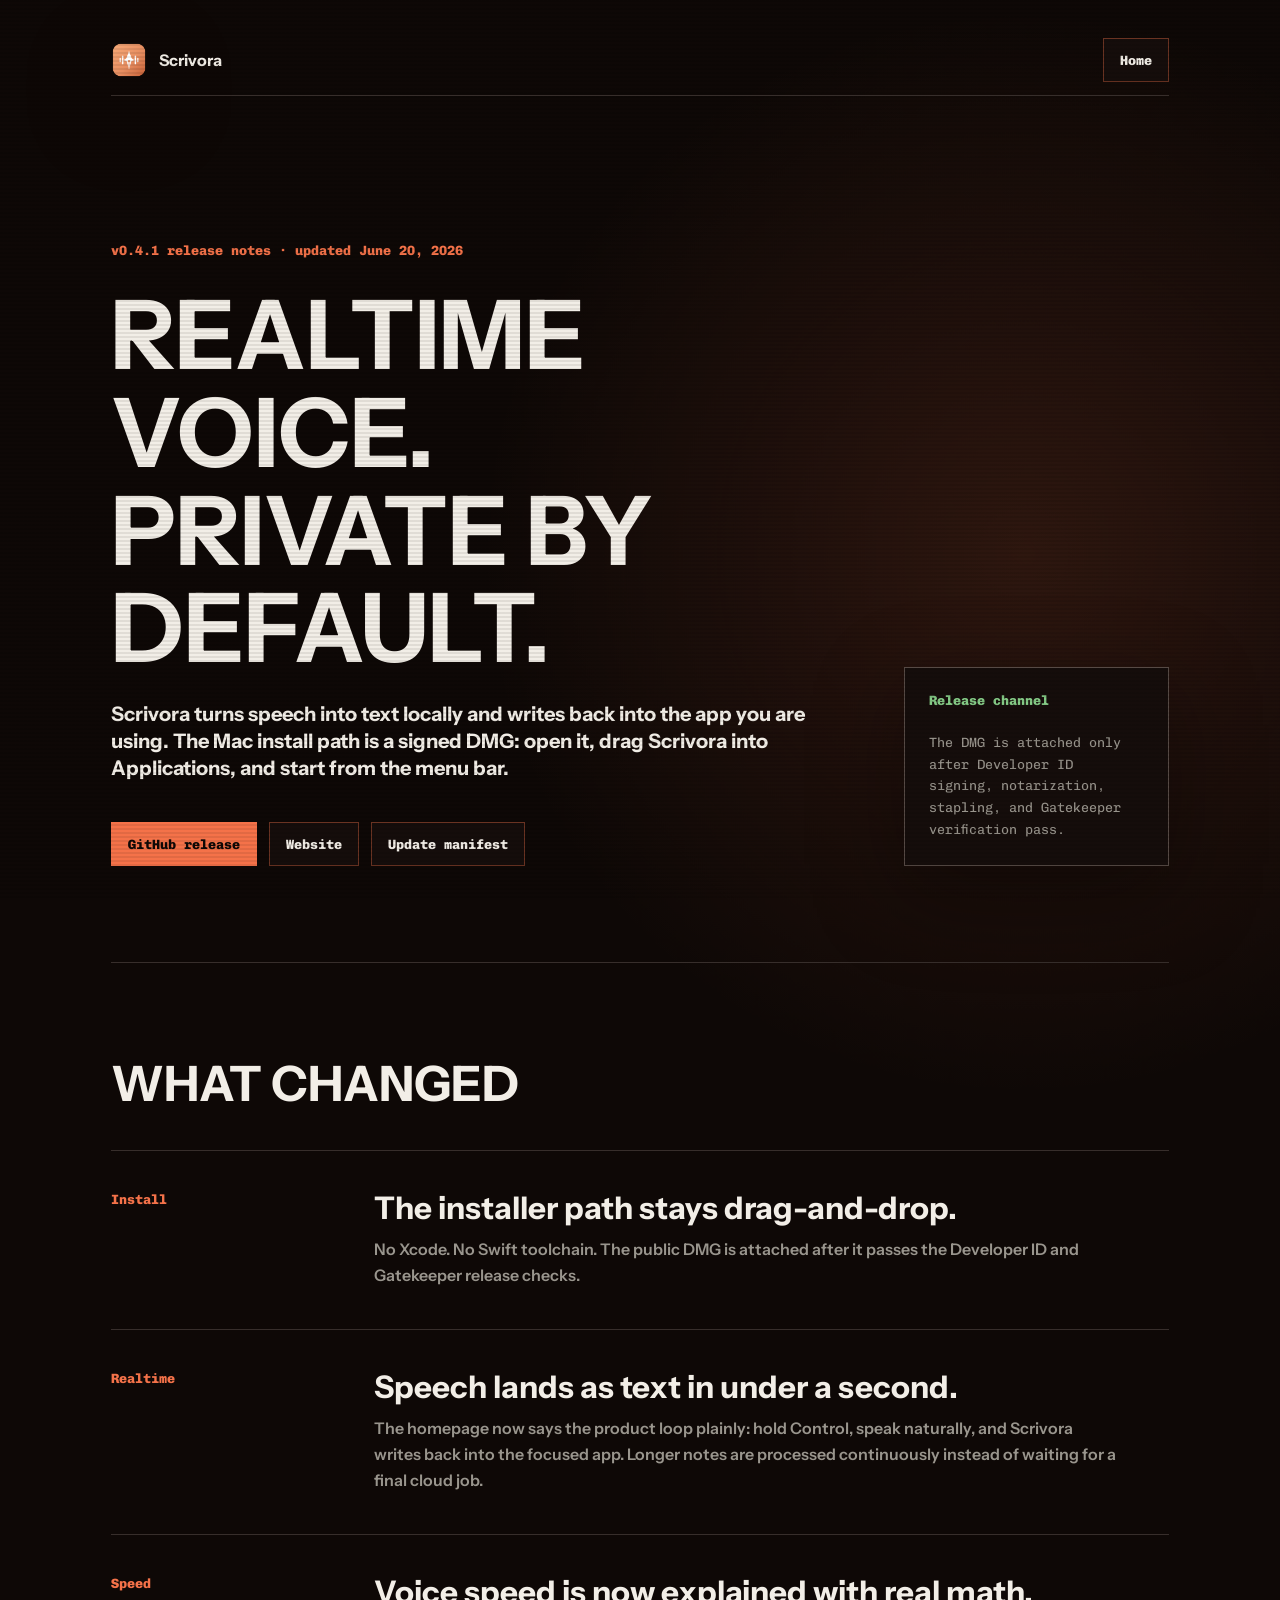
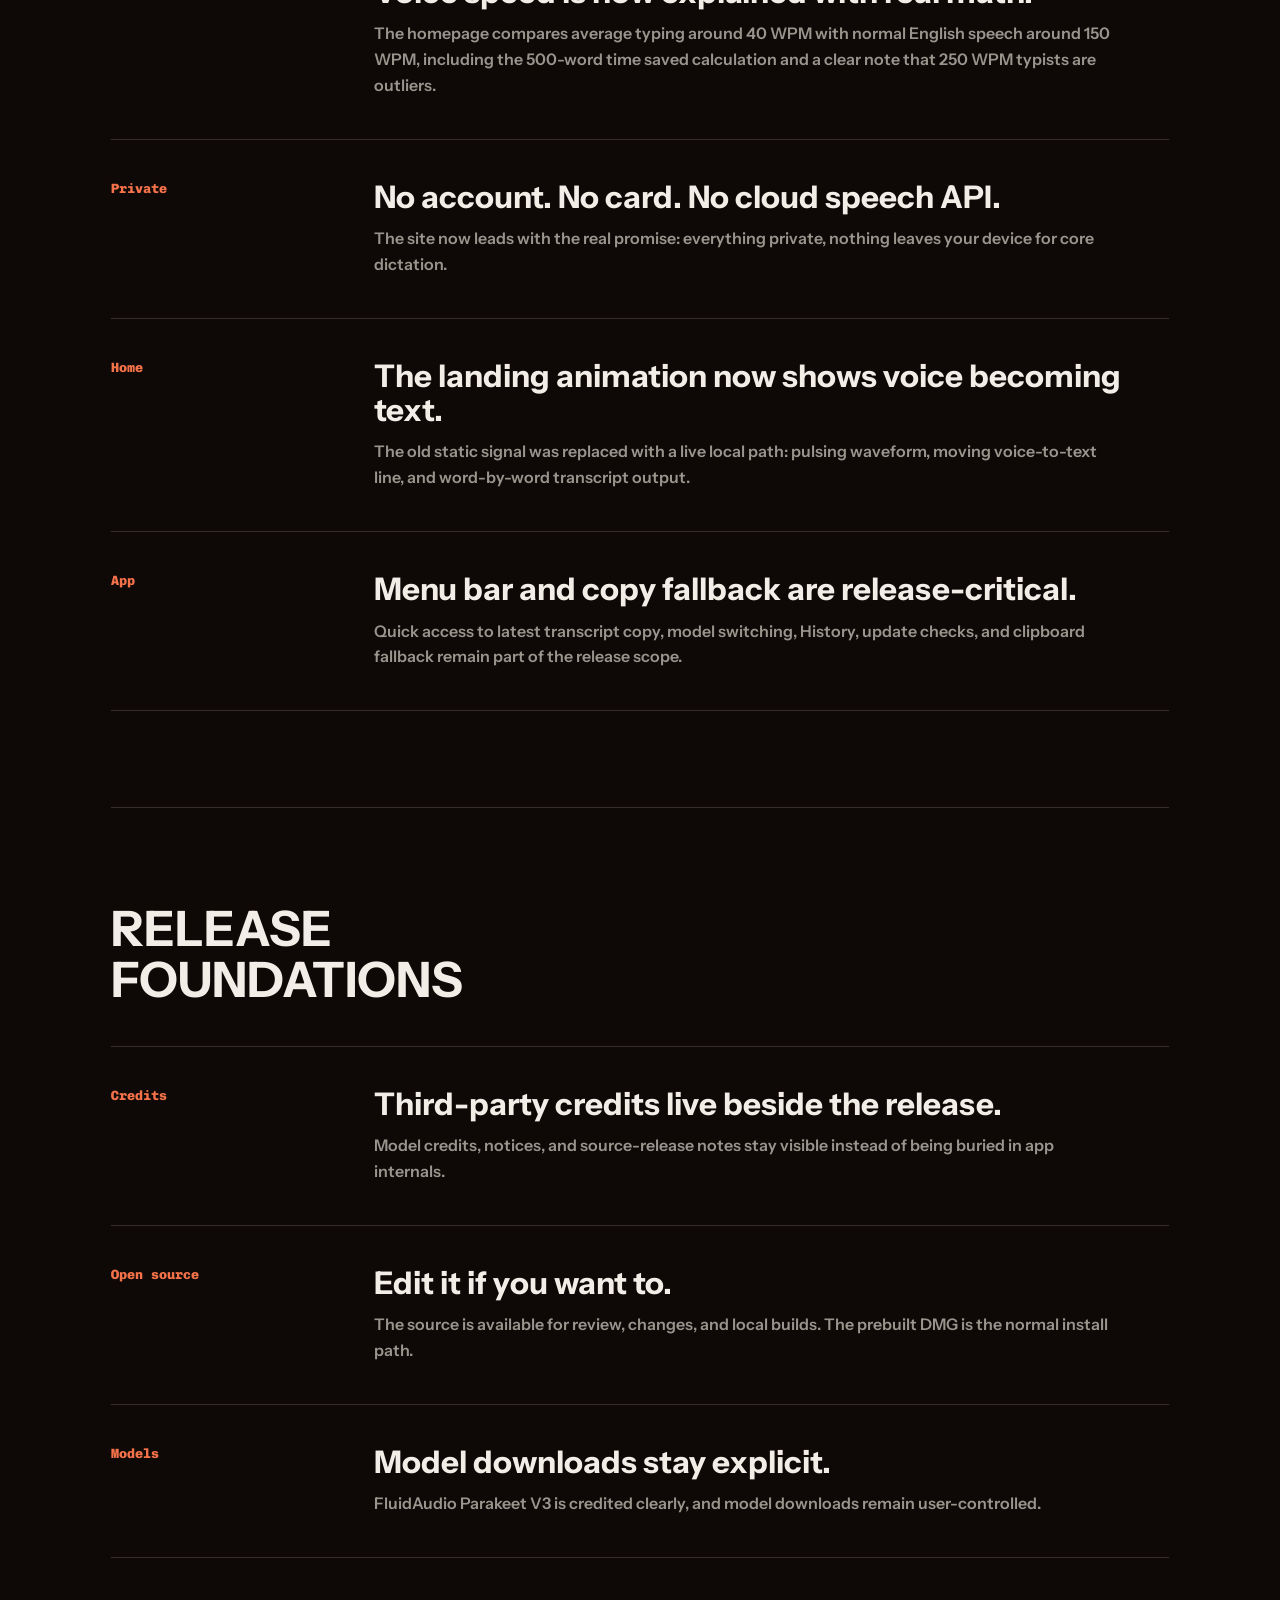
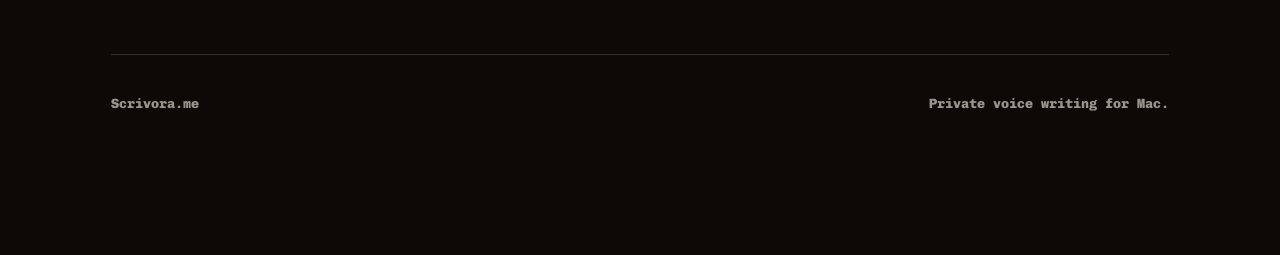
==== releases/v0.4.1.html @ 7285a5b5 "fix: remove invalid dmg release path" ====
<!doctype html>
<html lang="en">
<head>
  <meta charset="utf-8">
  <meta name="viewport" content="width=device-width, initial-scale=1, viewport-fit=cover">
  <title>Scrivora v0.4.1 Release Notes</title>
  <meta name="description" content="Scrivora v0.4.1 release notes: realtime local dictation, private by default, no account, no card, no cloud speech API.">
  <meta name="theme-color" content="#1f1714">
  <link rel="canonical" href="https://scrivora.me/releases/v0.4.1.html">
  <link rel="icon" href="/Assets/ScrivoraIcon.png">
  <link rel="apple-touch-icon" href="/Assets/ScrivoraIcon.png">
  <link rel="stylesheet" href="/tokens.css">
  <style>
    /* Hallmark · macrostructure: Release Ledger · tone: austere technical · anchor hue: terracotta · nav: N9 · footer: Ft5 */
    @import url("https://fonts.googleapis.com/css2?family=Chivo+Mono:wght@400;600;700;800&family=Instrument+Sans:wght@400;500;600;700;800;900&display=swap");

    * {
      box-sizing: border-box;
    }

    html,
    body {
      overflow-x: clip;
      background: var(--color-paper);
      color: var(--color-ink);
    }

    body {
      min-width: 320px;
      margin: 0;
      background: var(--gradient-page), var(--color-paper);
      font-family: var(--font-body);
      letter-spacing: 0;
      text-rendering: optimizeLegibility;
      -webkit-font-smoothing: antialiased;
    }

    body::before {
      content: "";
      position: fixed;
      inset: 0;
      z-index: 20;
      pointer-events: none;
      background: var(--pattern-scanline);
      opacity: 0.38;
    }

    a {
      color: inherit;
    }

    img {
      display: block;
      max-width: 100%;
    }

    h1,
    h2,
    h3,
    p {
      margin: 0;
    }

    h1,
    h2,
    h3 {
      min-width: 0;
      overflow-wrap: anywhere;
      font-family: var(--font-display);
      font-style: normal;
      font-weight: 900;
      letter-spacing: 0;
    }

    p {
      color: var(--color-ink-soft);
      font-size: var(--text-base);
      line-height: 1.62;
    }

    .release-shell {
      width: min(100%, var(--page-max));
      margin-inline: auto;
      padding: var(--space-lg) var(--page-gutter) var(--space-4xl);
    }

    .top {
      display: flex;
      align-items: center;
      justify-content: space-between;
      gap: var(--space-lg);
      min-height: 72px;
      border-block-end: var(--rule-hair) solid var(--color-rule);
    }

    .brand,
    .top-link,
    .button {
      white-space: nowrap;
    }

    .brand {
      display: inline-flex;
      align-items: center;
      gap: var(--space-sm);
      color: var(--color-ink);
      font-family: var(--font-display);
      font-weight: 900;
      text-decoration: none;
    }

    .brand img {
      width: 36px;
      height: 36px;
      border-radius: var(--radius-sm);
      box-shadow: var(--shadow-soft);
    }

    .top-link,
    .button {
      display: inline-flex;
      align-items: center;
      justify-content: center;
      min-height: 44px;
      border: var(--rule-hair) solid var(--color-accent-rule);
      background: var(--color-paper-2);
      color: var(--color-ink);
      font-family: var(--font-mono);
      font-size: var(--text-sm);
      font-weight: 800;
      text-decoration: none;
      transition: transform var(--dur-short) var(--ease-out), border-color var(--dur-short) var(--ease-out), background-color var(--dur-short) var(--ease-out);
    }

    .top-link,
    .button {
      padding-inline: var(--space-md);
    }

    .button.primary {
      background: var(--color-accent);
      border-color: var(--color-accent);
      color: var(--color-paper);
    }

    .brand:hover,
    .brand:focus-visible {
      color: var(--color-accent);
      outline: 0;
    }

    .top-link:hover,
    .button:hover,
    .top-link:focus-visible,
    .button:focus-visible {
      transform: translateY(-1px);
      border-color: var(--color-accent);
      outline: 0;
    }

    .brand:focus-visible,
    .top-link:focus-visible,
    .button:focus-visible {
      outline: 2px solid var(--color-accent);
      outline-offset: 4px;
    }

    .top-link:active,
    .button:active {
      transform: translateY(1px);
    }

    .button[aria-disabled="true"],
    .top-link[aria-disabled="true"] {
      color: var(--color-muted);
      cursor: not-allowed;
      background: var(--color-paper-3);
      border-color: var(--color-rule);
      pointer-events: none;
    }

    .release-hero {
      display: grid;
      grid-template-columns: minmax(0, 1fr) minmax(240px, 0.38fr);
      gap: var(--space-3xl);
      align-items: end;
      padding-block: var(--space-4xl) var(--space-3xl);
      border-block-end: var(--rule-hair) solid var(--color-rule);
    }

    .kicker {
      color: var(--color-accent);
      font-family: var(--font-mono);
      font-size: var(--text-sm);
      font-weight: 800;
    }

    h1 {
      max-width: 12ch;
      margin-block-start: var(--space-lg);
      color: var(--color-ink);
      font-size: var(--text-display);
      line-height: 1.02;
      text-transform: uppercase;
    }

    .lead {
      max-width: 66ch;
      margin-block-start: var(--space-lg);
      color: var(--color-ink);
      font-size: var(--text-md);
      font-weight: 800;
      line-height: 1.34;
    }

    .release-card {
      display: grid;
      gap: var(--space-lg);
      padding: var(--space-lg);
      border: var(--rule-hair) solid var(--color-rule-strong);
      background: var(--color-paper-2);
      box-shadow: var(--shadow-soft);
    }

    .release-card strong {
      color: var(--color-device);
      font-family: var(--font-mono);
      font-size: var(--text-sm);
      font-weight: 800;
    }

    .release-card p {
      color: var(--color-muted);
      font-family: var(--font-mono);
      font-size: var(--text-sm);
    }

    .actions {
      display: flex;
      flex-wrap: wrap;
      gap: var(--space-sm);
      margin-block-start: var(--space-xl);
    }

    .note-section {
      padding-block: var(--space-3xl);
      border-block-end: var(--rule-hair) solid var(--color-rule);
    }

    .note-section h2 {
      max-width: 15ch;
      color: var(--color-ink);
      font-size: var(--text-3xl);
      line-height: 1.04;
      text-transform: uppercase;
    }

    .note-list {
      display: grid;
      margin-block-start: var(--space-xl);
      border-block-start: var(--rule-hair) solid var(--color-rule);
    }

    .note-item {
      display: grid;
      grid-template-columns: minmax(120px, 0.28fr) minmax(0, 1fr);
      gap: var(--space-xl);
      padding-block: var(--space-xl);
      border-block-end: var(--rule-hair) solid var(--color-rule);
    }

    .note-item strong {
      color: var(--color-accent);
      font-family: var(--font-mono);
      font-size: var(--text-sm);
      font-weight: 800;
    }

    .note-item h3 {
      color: var(--color-ink);
      font-size: var(--text-xl);
      line-height: 1.1;
    }

    .note-item p {
      max-width: 68ch;
      margin-block-start: var(--space-sm);
      color: var(--color-muted);
      font-weight: 600;
    }

    code {
      color: var(--color-accent);
      font-family: var(--font-mono);
      font-size: 0.92em;
    }

    .footer {
      display: flex;
      align-items: center;
      justify-content: space-between;
      gap: var(--space-lg);
      padding-block-start: var(--space-xl);
      color: var(--color-muted);
      font-family: var(--font-mono);
      font-size: var(--text-sm);
      font-weight: 800;
    }

    @media (max-width: 64rem) {
      .release-hero {
        grid-template-columns: minmax(0, 1fr);
      }
    }

    @media (max-width: 42rem) {
      .release-shell {
        padding-block-start: var(--space-md);
      }

      .top,
      .footer {
        align-items: flex-start;
        flex-direction: column;
      }

      h1 {
        font-size: clamp(2.75rem, 12vw, 3.6rem);
      }

      .note-item {
        grid-template-columns: minmax(0, 1fr);
        gap: var(--space-sm);
      }
    }

    @media (prefers-reduced-motion: reduce) {
      *,
      *::before,
      *::after {
        animation-duration: 150ms !important;
        animation-iteration-count: 1 !important;
        transition-duration: 150ms !important;
      }
    }
  </style>
</head>
<body>
  <main class="release-shell">
    <div class="top">
      <a class="brand" href="/" aria-label="Back to Scrivora">
        <img src="/Assets/ScrivoraIcon.png" alt="" width="72" height="72">
        <span>Scrivora</span>
      </a>
      <a class="top-link" href="/">Home</a>
    </div>

    <section class="release-hero" aria-labelledby="release-title">
      <div>
        <p class="kicker">v0.4.1 release notes · updated June 20, 2026</p>
        <h1 id="release-title">Realtime voice. Private by default.</h1>
        <p class="lead">Scrivora turns speech into text locally and writes back into the app you are using. The Mac install path is a signed DMG: open it, drag Scrivora into Applications, and start from the menu bar.</p>
        <div class="actions">
          <a class="button primary" href="https://github.com/rebel0789/scrivora/releases/tag/v0.4.1">GitHub release</a>
          <a class="button" href="/">Website</a>
          <a class="button" href="/updates/stable.example.json">Update manifest</a>
        </div>
      </div>

      <aside class="release-card" aria-label="Release channel">
        <strong>Release channel</strong>
        <p>The DMG is attached only after Developer ID signing, notarization, stapling, and Gatekeeper verification pass.</p>
      </aside>
    </section>

    <section class="note-section" aria-labelledby="new-title">
      <h2 id="new-title">What changed</h2>
      <div class="note-list">
        <article class="note-item">
          <strong>Install</strong>
          <div>
            <h3>The installer path stays drag-and-drop.</h3>
            <p>No Xcode. No Swift toolchain. The public DMG is attached after it passes the Developer ID and Gatekeeper release checks.</p>
          </div>
        </article>
        <article class="note-item">
          <strong>Realtime</strong>
          <div>
            <h3>Speech lands as text in under a second.</h3>
            <p>The homepage now says the product loop plainly: hold Control, speak naturally, and Scrivora writes back into the focused app. Longer notes are processed continuously instead of waiting for a final cloud job.</p>
          </div>
        </article>
        <article class="note-item">
          <strong>Speed</strong>
          <div>
            <h3>Voice speed is now explained with real math.</h3>
            <p>The homepage compares average typing around 40 WPM with normal English speech around 150 WPM, including the 500-word time saved calculation and a clear note that 250 WPM typists are outliers.</p>
          </div>
        </article>
        <article class="note-item">
          <strong>Private</strong>
          <div>
            <h3>No account. No card. No cloud speech API.</h3>
            <p>The site now leads with the real promise: everything private, nothing leaves your device for core dictation.</p>
          </div>
        </article>
        <article class="note-item">
          <strong>Home</strong>
          <div>
            <h3>The landing animation now shows voice becoming text.</h3>
            <p>The old static signal was replaced with a live local path: pulsing waveform, moving voice-to-text line, and word-by-word transcript output.</p>
          </div>
        </article>
        <article class="note-item">
          <strong>App</strong>
          <div>
            <h3>Menu bar and copy fallback are release-critical.</h3>
            <p>Quick access to latest transcript copy, model switching, History, update checks, and clipboard fallback remain part of the release scope.</p>
          </div>
        </article>
      </div>
    </section>

    <section class="note-section" aria-labelledby="ship-title">
      <h2 id="ship-title">Release foundations</h2>
      <div class="note-list">
        <article class="note-item">
          <strong>Credits</strong>
          <div>
            <h3>Third-party credits live beside the release.</h3>
            <p>Model credits, notices, and source-release notes stay visible instead of being buried in app internals.</p>
          </div>
        </article>
        <article class="note-item">
          <strong>Open source</strong>
          <div>
            <h3>Edit it if you want to.</h3>
            <p>The source is available for review, changes, and local builds. The prebuilt DMG is the normal install path.</p>
          </div>
        </article>
        <article class="note-item">
          <strong>Models</strong>
          <div>
            <h3>Model downloads stay explicit.</h3>
            <p>FluidAudio Parakeet V3 is credited clearly, and model downloads remain user-controlled.</p>
          </div>
        </article>
      </div>
    </section>

    <footer class="footer">
      <span>Scrivora.me</span>
      <span>Private voice writing for Mac.</span>
    </footer>
  </main>
</body>
</html>
---- tokens.css ----
/* Hallmark · pre-emit critique: P5 H4 E5 S5 R5 V4
 * Hallmark · genre: atmospheric · macrostructure: Manifesto · theme: Terminal-adjacent · tone: austere technical · anchor hue: terracotta · enrichment: Tier-B realtime voice engine · nav: N9 · footer: Ft5
 * Hallmark · contrast: pass (40-41) · slop: pass (42-45) · honest: pass (46) · chrome: pass (47) · tokens: pass (48) · responsive: pass (49) · mobile: pass (34,49,50-57) · icons: pass (30)
 */
:root {
  --color-paper: oklch(14% 0.012 40);
  --color-paper-2: oklch(17% 0.014 40);
  --color-paper-3: oklch(21% 0.014 40);
  --color-ink: oklch(95% 0.01 82);
  --color-ink-soft: oklch(84% 0.012 82);
  --color-muted: oklch(67% 0.012 82);
  --color-dim: oklch(48% 0.014 65);
  --color-rule: oklch(31% 0.014 45);
  --color-rule-strong: oklch(42% 0.018 45);
  --color-accent: oklch(70% 0.17 38);
  --color-accent-strong: oklch(62% 0.18 35);
  --color-accent-soft: oklch(70% 0.17 38 / 0.14);
  --color-accent-rule: oklch(70% 0.17 38 / 0.38);
  --color-device: oklch(78% 0.12 145);
  --color-transparent: transparent;
  --color-scanline: oklch(95% 0.01 82 / 0.055);
  --color-noise: oklch(8% 0.01 40 / 0.2);
  --color-glow: oklch(70% 0.17 38 / 0.24);
  --color-shadow: oklch(6% 0.01 40 / 0.36);
  --gradient-page: radial-gradient(circle at 80% 16%, var(--color-accent-soft), var(--color-transparent) 34rem);
  --gradient-hero: radial-gradient(circle at 76% 42%, var(--color-accent-soft), var(--color-transparent) 28rem);
  --pattern-grid: linear-gradient(var(--color-rule) 1px, var(--color-transparent) 1px), linear-gradient(90deg, var(--color-rule) 1px, var(--color-transparent) 1px);
  --pattern-scanline: repeating-linear-gradient(0deg, var(--color-transparent) 0, var(--color-transparent) 2px, var(--color-noise) 2px, var(--color-noise) 4px);
  --shadow-soft: 0 28px 90px var(--color-shadow);

  --font-display: "Geist", "Instrument Sans", -apple-system, BlinkMacSystemFont, "Segoe UI", sans-serif;
  --font-body: "Geist", "Instrument Sans", -apple-system, BlinkMacSystemFont, "Segoe UI", sans-serif;
  --font-mono: "Chivo Mono", "SF Mono", ui-monospace, Menlo, monospace;

  --space-3xs: 0.125rem;
  --space-2xs: 0.25rem;
  --space-xs: 0.5rem;
  --space-sm: 0.75rem;
  --space-md: 1rem;
  --space-lg: 1.5rem;
  --space-xl: 2.5rem;
  --space-2xl: 4rem;
  --space-3xl: 6rem;
  --space-4xl: 9rem;

  --text-xs: 0.72rem;
  --text-sm: 0.84rem;
  --text-base: 1rem;
  --text-md: 1.25rem;
  --text-lg: 1.56rem;
  --text-xl: 1.95rem;
  --text-2xl: 2.44rem;
  --text-3xl: 3.05rem;
  --text-4xl: 3.8rem;
  --text-display-s: clamp(2.75rem, 8vw, 5.25rem);
  --text-display: clamp(3.5rem, 11vw, 6rem);

  --ease-out: cubic-bezier(0.16, 1, 0.3, 1);
  --ease-in: cubic-bezier(0.7, 0, 0.84, 0);
  --ease-in-out: cubic-bezier(0.65, 0, 0.35, 1);
  --dur-micro: 120ms;
  --dur-short: 220ms;
  --dur-long: 420ms;

  --rule-hair: 1px;
  --radius-xs: 4px;
  --radius-sm: 8px;
  --radius-md: 12px;
  --radius-lg: 18px;
  --page-gutter: clamp(1rem, 4vw, 4rem);
  --page-max: 1160px;
}
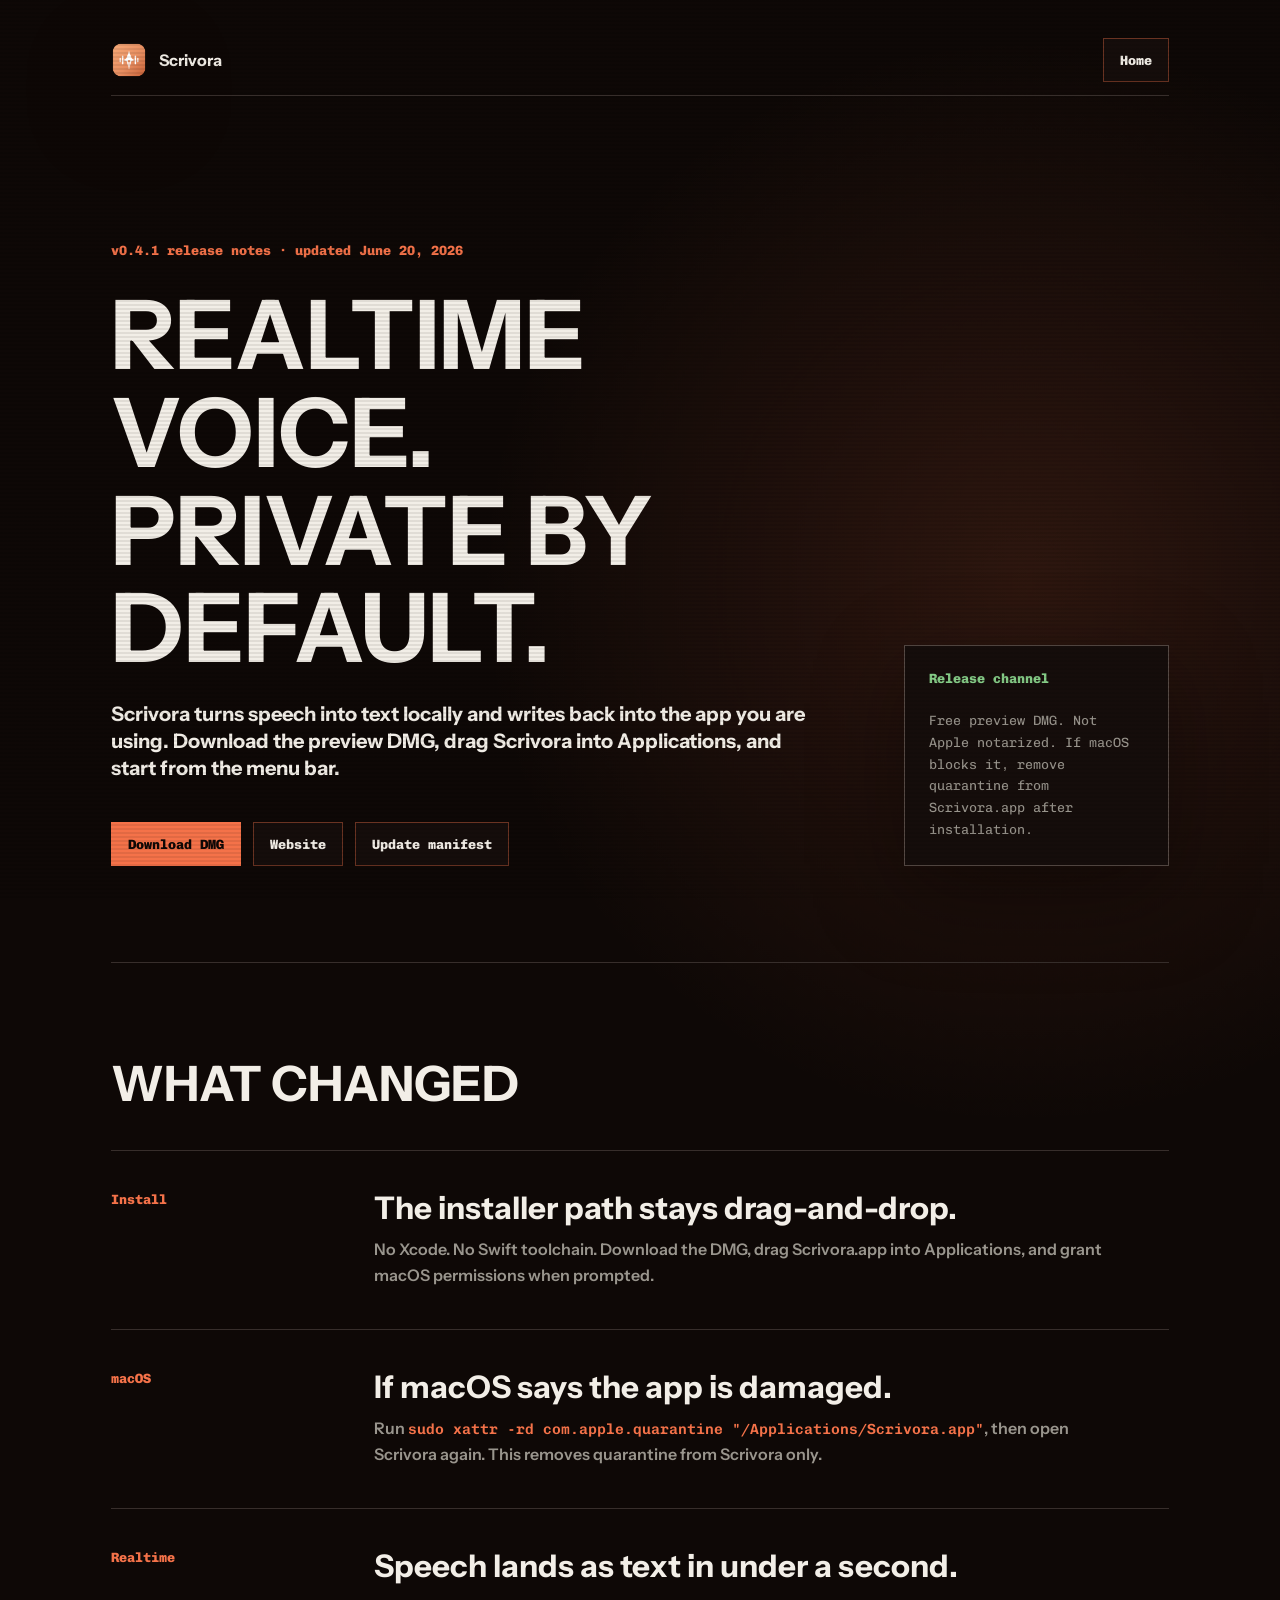
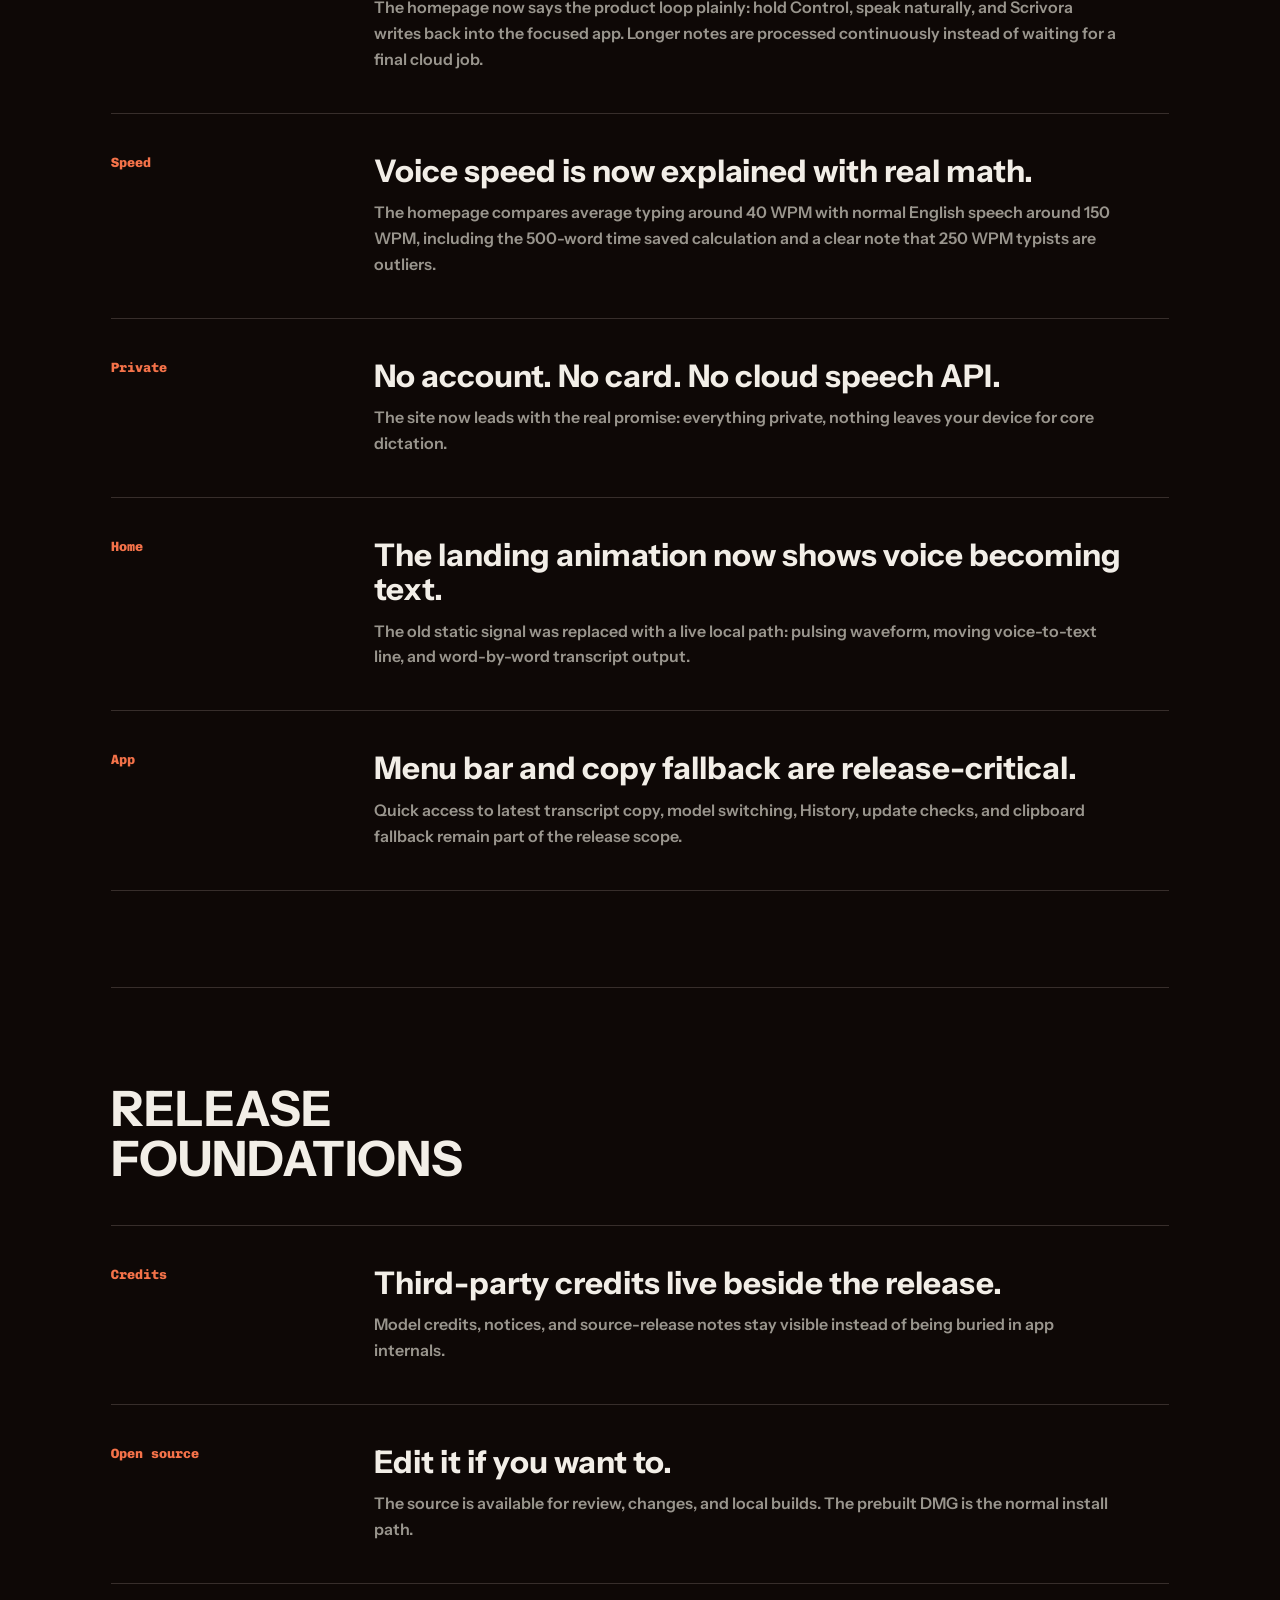
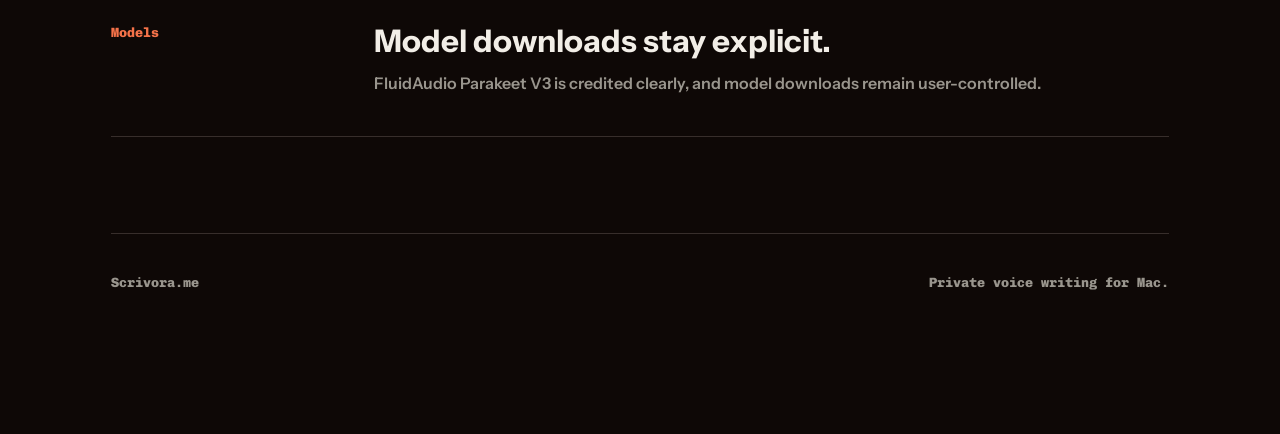
==== commit a0741a8f: "docs: add free preview dmg install path" ====
--- a/releases/v0.4.1.html
+++ b/releases/v0.4.1.html
@@ -359,9 +359,9 @@
       <div>
         <p class="kicker">v0.4.1 release notes · updated June 20, 2026</p>
         <h1 id="release-title">Realtime voice. Private by default.</h1>
-        <p class="lead">Scrivora turns speech into text locally and writes back into the app you are using. The Mac install path is a signed DMG: open it, drag Scrivora into Applications, and start from the menu bar.</p>
+        <p class="lead">Scrivora turns speech into text locally and writes back into the app you are using. Download the preview DMG, drag Scrivora into Applications, and start from the menu bar.</p>
         <div class="actions">
-          <a class="button primary" href="https://github.com/rebel0789/scrivora/releases/tag/v0.4.1">GitHub release</a>
+          <a class="button primary" href="https://github.com/rebel0789/scrivora/releases/download/v0.4.1/Scrivora-0.4.1-preview-unnotarized.dmg">Download DMG</a>
           <a class="button" href="/">Website</a>
           <a class="button" href="/updates/stable.example.json">Update manifest</a>
         </div>
@@ -369,7 +369,7 @@
 
       <aside class="release-card" aria-label="Release channel">
         <strong>Release channel</strong>
-        <p>The DMG is attached only after Developer ID signing, notarization, stapling, and Gatekeeper verification pass.</p>
+        <p>Free preview DMG. Not Apple notarized. If macOS blocks it, remove quarantine from Scrivora.app after installation.</p>
       </aside>
     </section>
 
@@ -380,7 +380,14 @@
           <strong>Install</strong>
           <div>
             <h3>The installer path stays drag-and-drop.</h3>
-            <p>No Xcode. No Swift toolchain. The public DMG is attached after it passes the Developer ID and Gatekeeper release checks.</p>
+            <p>No Xcode. No Swift toolchain. Download the DMG, drag Scrivora.app into Applications, and grant macOS permissions when prompted.</p>
+          </div>
+        </article>
+        <article class="note-item">
+          <strong>macOS</strong>
+          <div>
+            <h3>If macOS says the app is damaged.</h3>
+            <p>Run <code>sudo xattr -rd com.apple.quarantine "/Applications/Scrivora.app"</code>, then open Scrivora again. This removes quarantine from Scrivora only.</p>
           </div>
         </article>
         <article class="note-item">
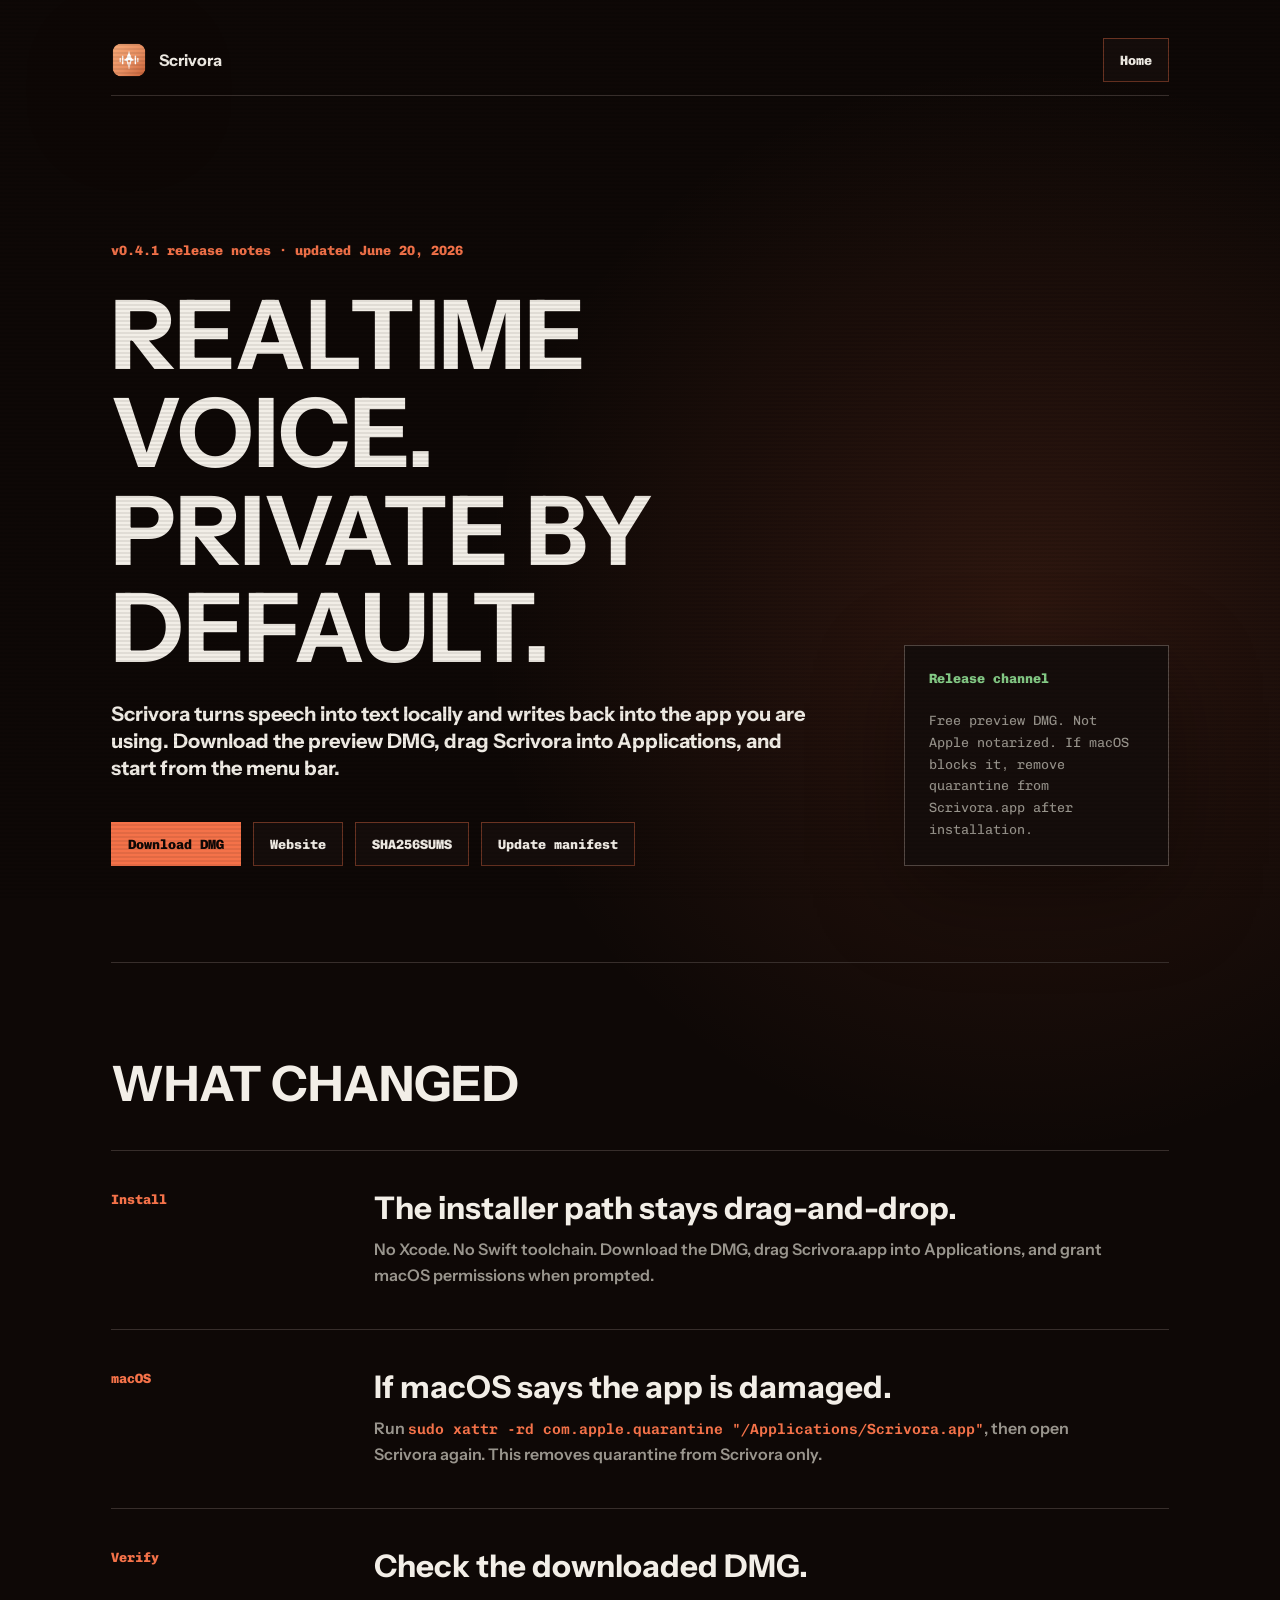
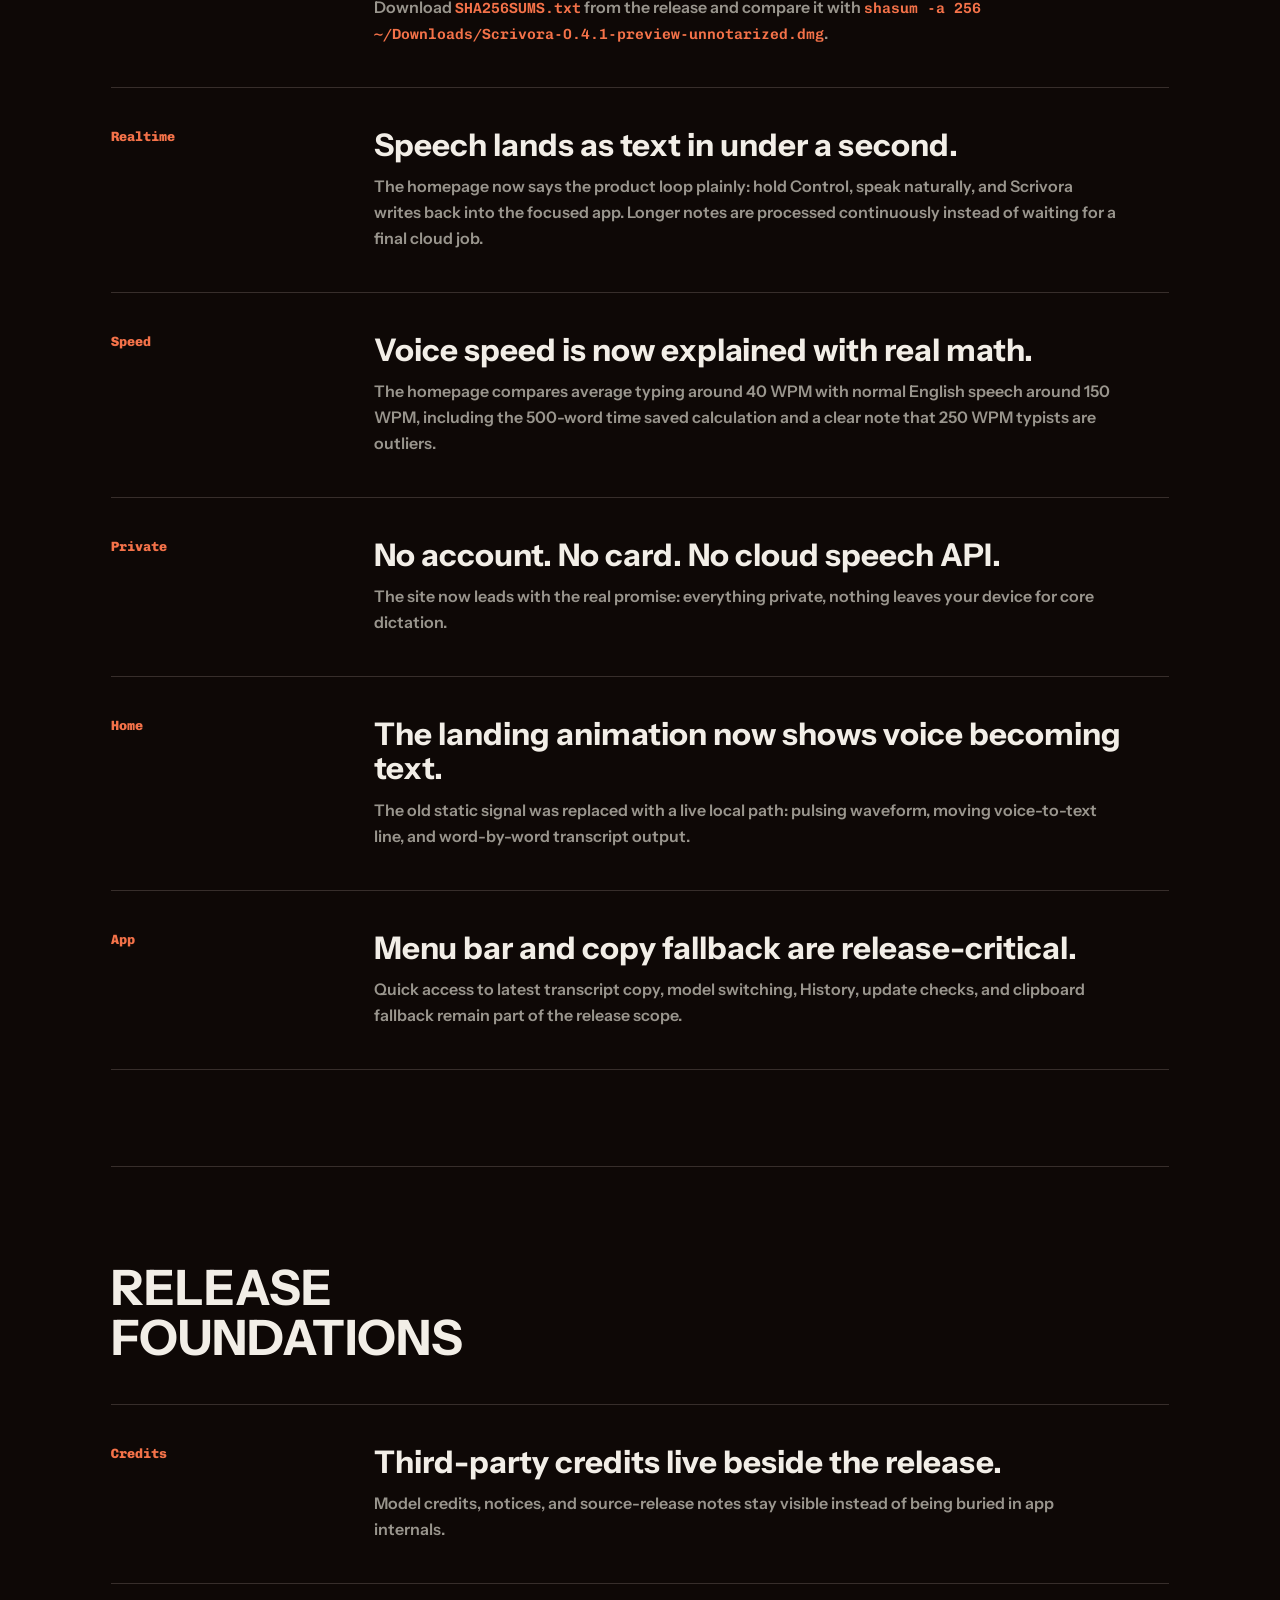
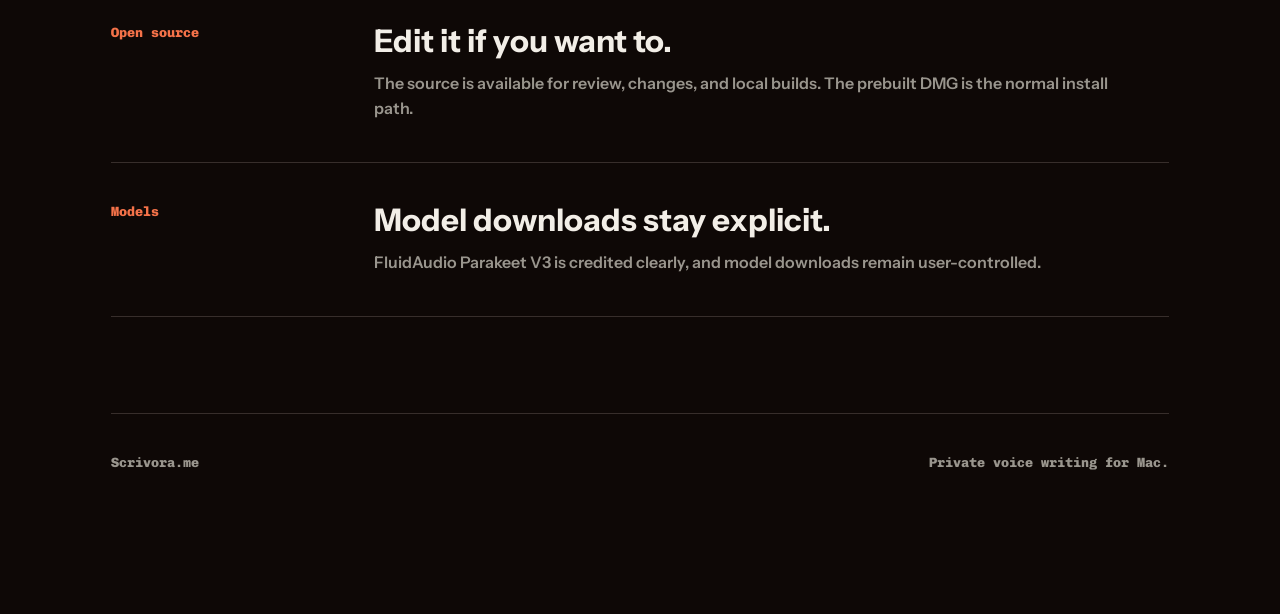
==== commit f5b8c53e: "docs: mirror oss release install flow" ====
--- a/releases/v0.4.1.html
+++ b/releases/v0.4.1.html
@@ -363,6 +363,7 @@
         <div class="actions">
           <a class="button primary" href="https://github.com/rebel0789/scrivora/releases/download/v0.4.1/Scrivora-0.4.1-preview-unnotarized.dmg">Download DMG</a>
           <a class="button" href="/">Website</a>
+          <a class="button" href="https://github.com/rebel0789/scrivora/releases/download/v0.4.1/SHA256SUMS.txt">SHA256SUMS</a>
           <a class="button" href="/updates/stable.example.json">Update manifest</a>
         </div>
       </div>
@@ -388,6 +389,13 @@
           <div>
             <h3>If macOS says the app is damaged.</h3>
             <p>Run <code>sudo xattr -rd com.apple.quarantine "/Applications/Scrivora.app"</code>, then open Scrivora again. This removes quarantine from Scrivora only.</p>
+          </div>
+        </article>
+        <article class="note-item">
+          <strong>Verify</strong>
+          <div>
+            <h3>Check the downloaded DMG.</h3>
+            <p>Download <code>SHA256SUMS.txt</code> from the release and compare it with <code>shasum -a 256 ~/Downloads/Scrivora-0.4.1-preview-unnotarized.dmg</code>.</p>
           </div>
         </article>
         <article class="note-item">
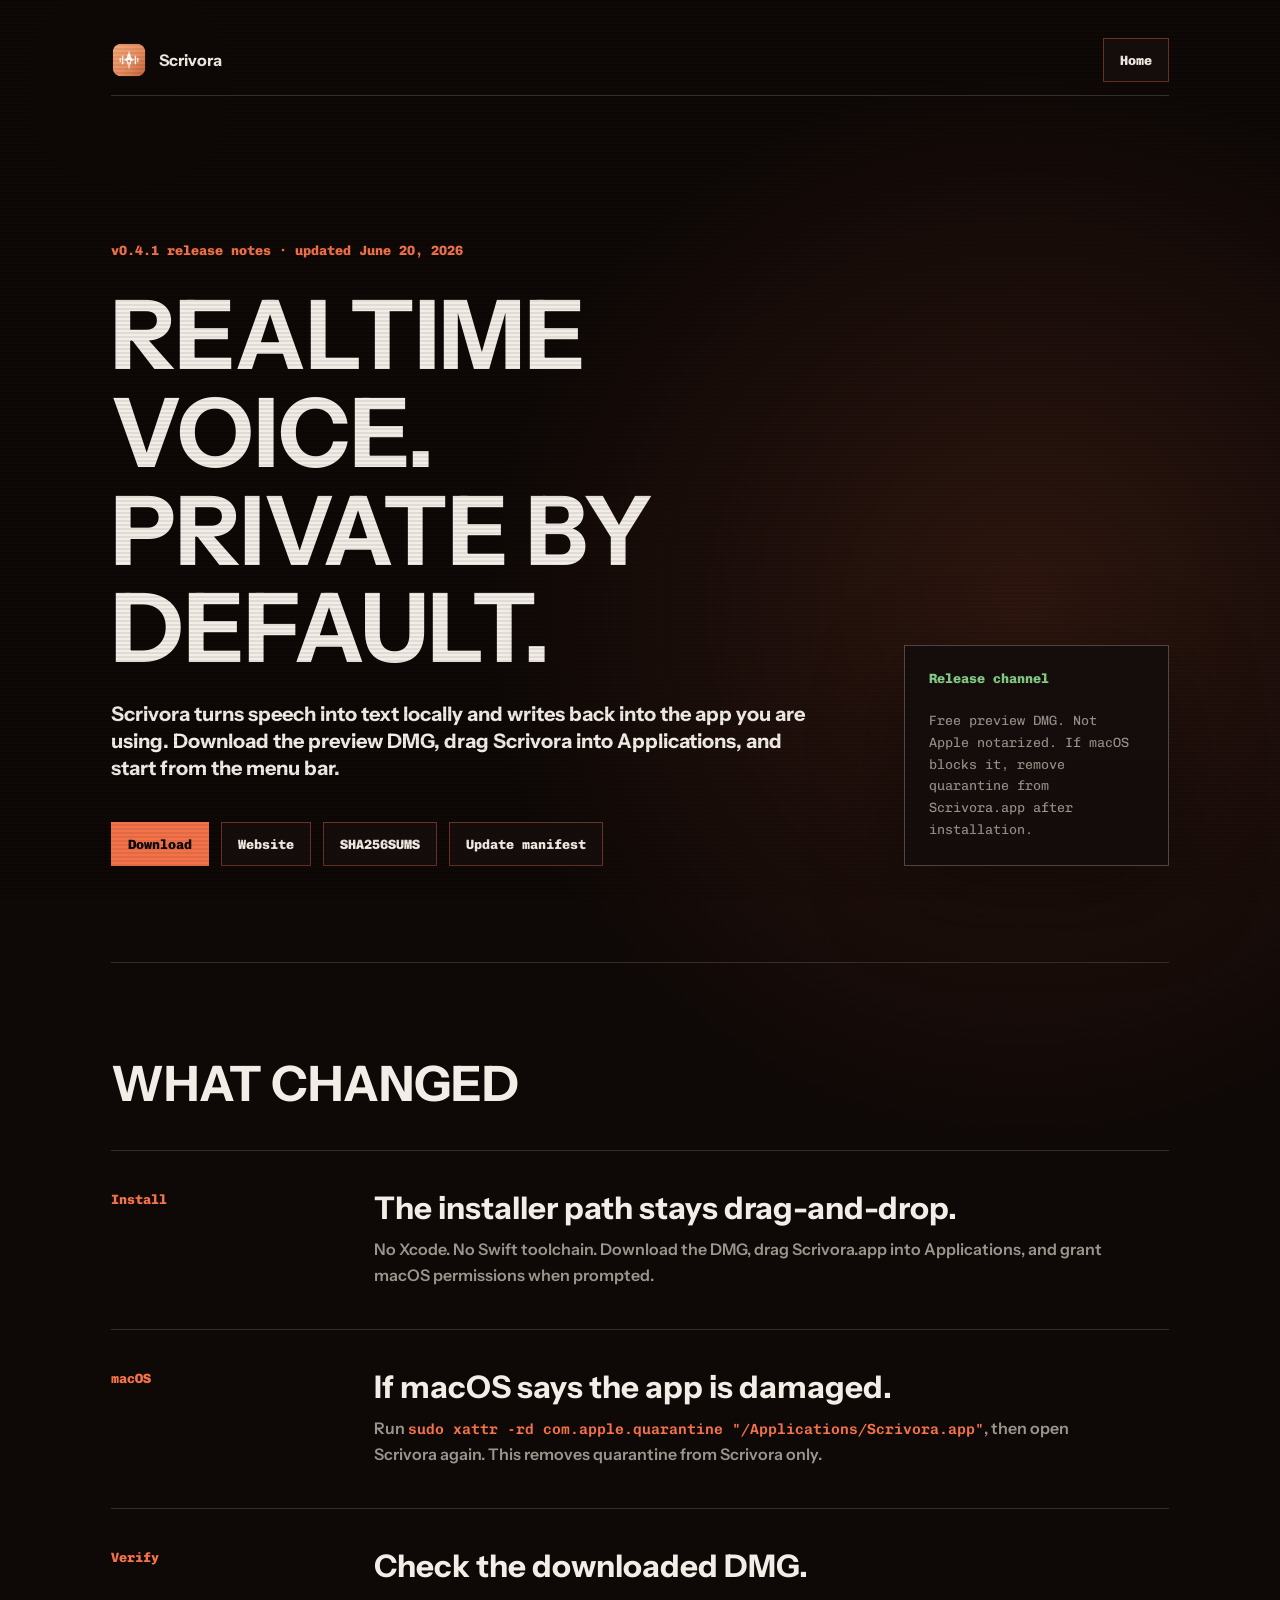
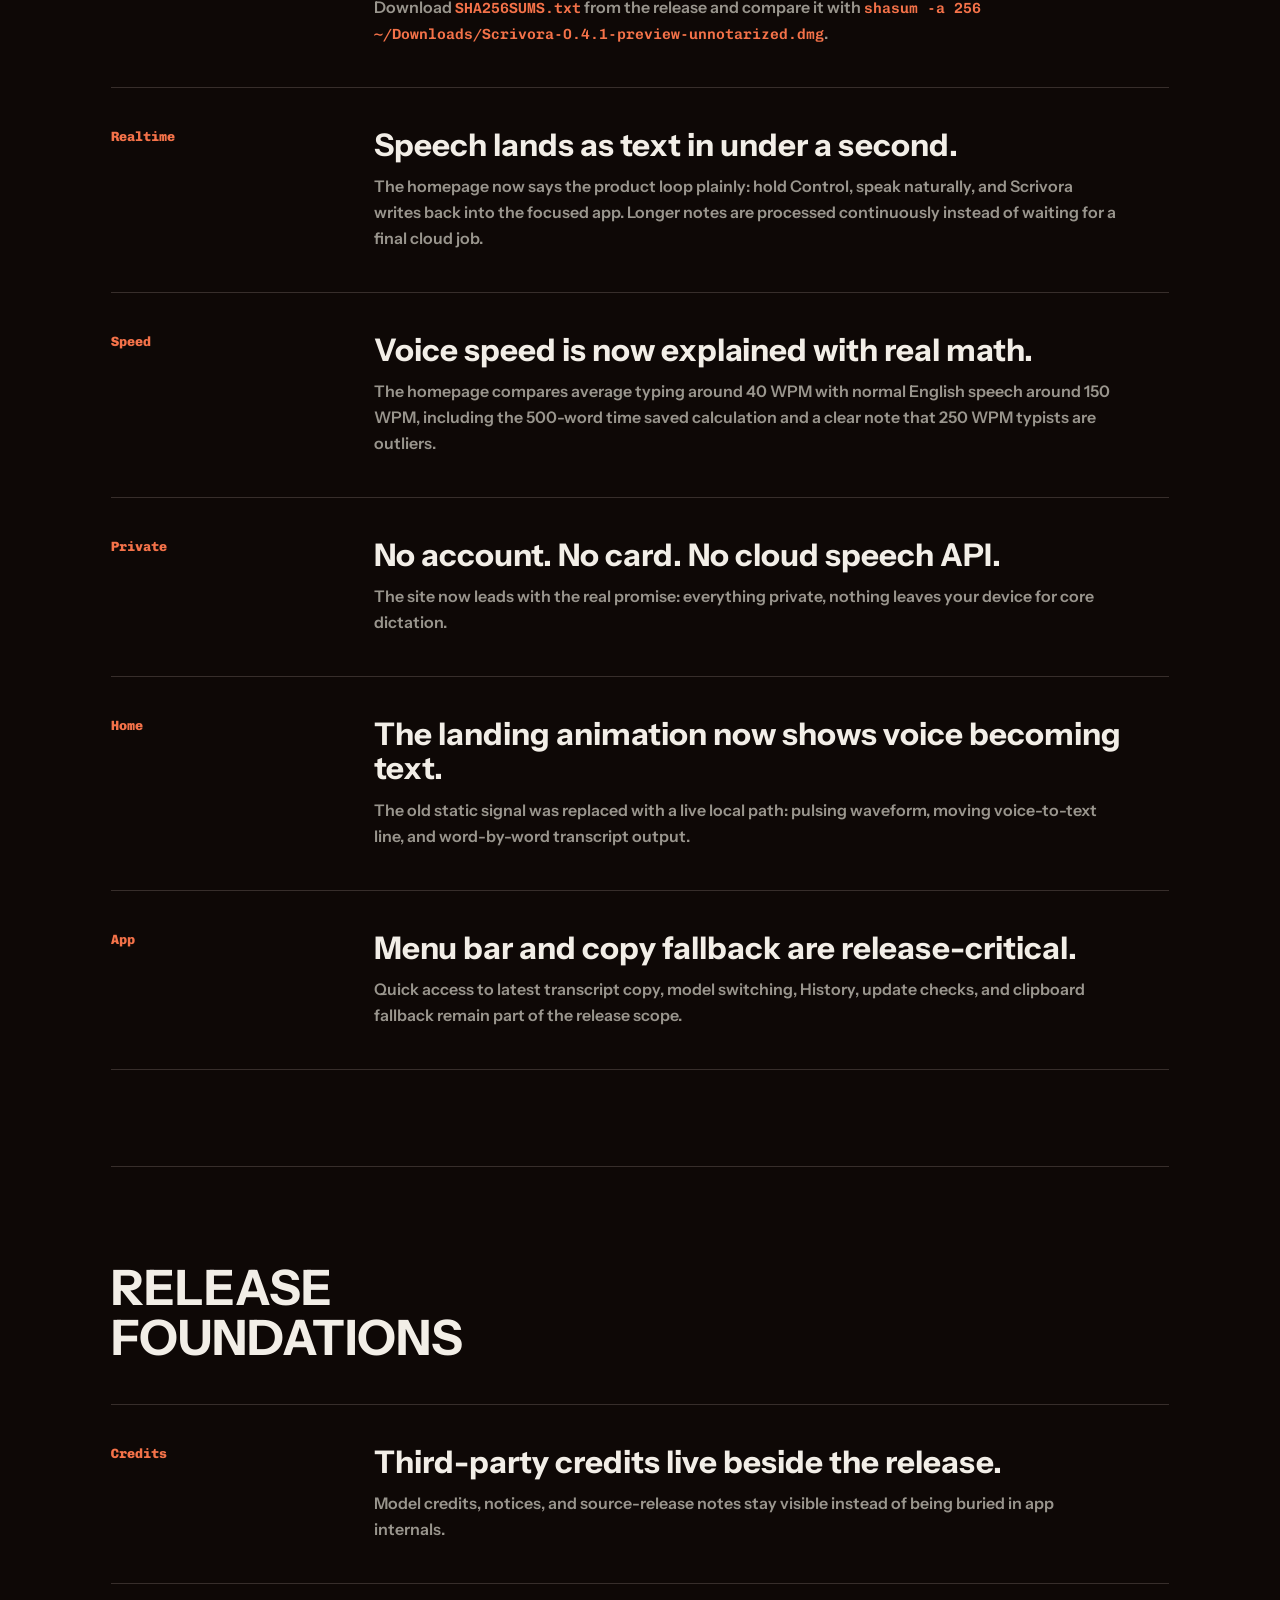
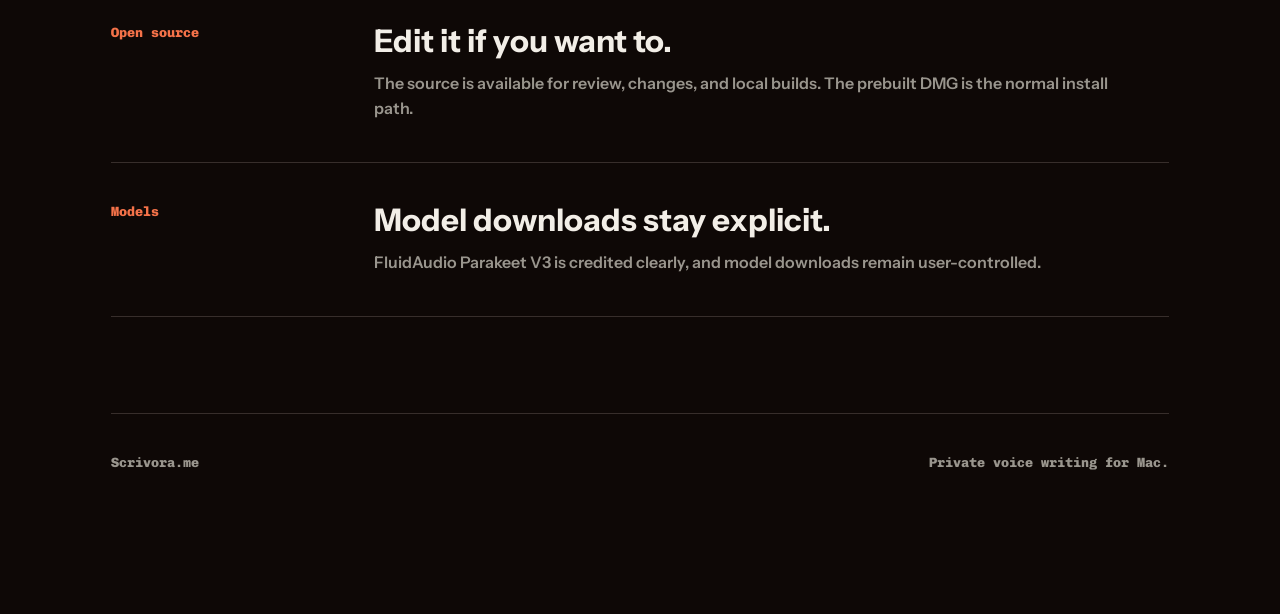
==== commit dd728c39: "chore: prepare public oss release" ====
--- a/releases/v0.4.1.html
+++ b/releases/v0.4.1.html
@@ -361,10 +361,10 @@
         <h1 id="release-title">Realtime voice. Private by default.</h1>
         <p class="lead">Scrivora turns speech into text locally and writes back into the app you are using. Download the preview DMG, drag Scrivora into Applications, and start from the menu bar.</p>
         <div class="actions">
-          <a class="button primary" href="https://github.com/rebel0789/scrivora/releases/download/v0.4.1/Scrivora-0.4.1-preview-unnotarized.dmg">Download DMG</a>
+          <a class="button primary" href="https://github.com/rebel0789/scrivora/releases/download/v0.4.1/Scrivora-0.4.1-preview-unnotarized.dmg">Download</a>
           <a class="button" href="/">Website</a>
           <a class="button" href="https://github.com/rebel0789/scrivora/releases/download/v0.4.1/SHA256SUMS.txt">SHA256SUMS</a>
-          <a class="button" href="/updates/stable.example.json">Update manifest</a>
+          <a class="button" href="/updates/stable.json">Update manifest</a>
         </div>
       </div>
 
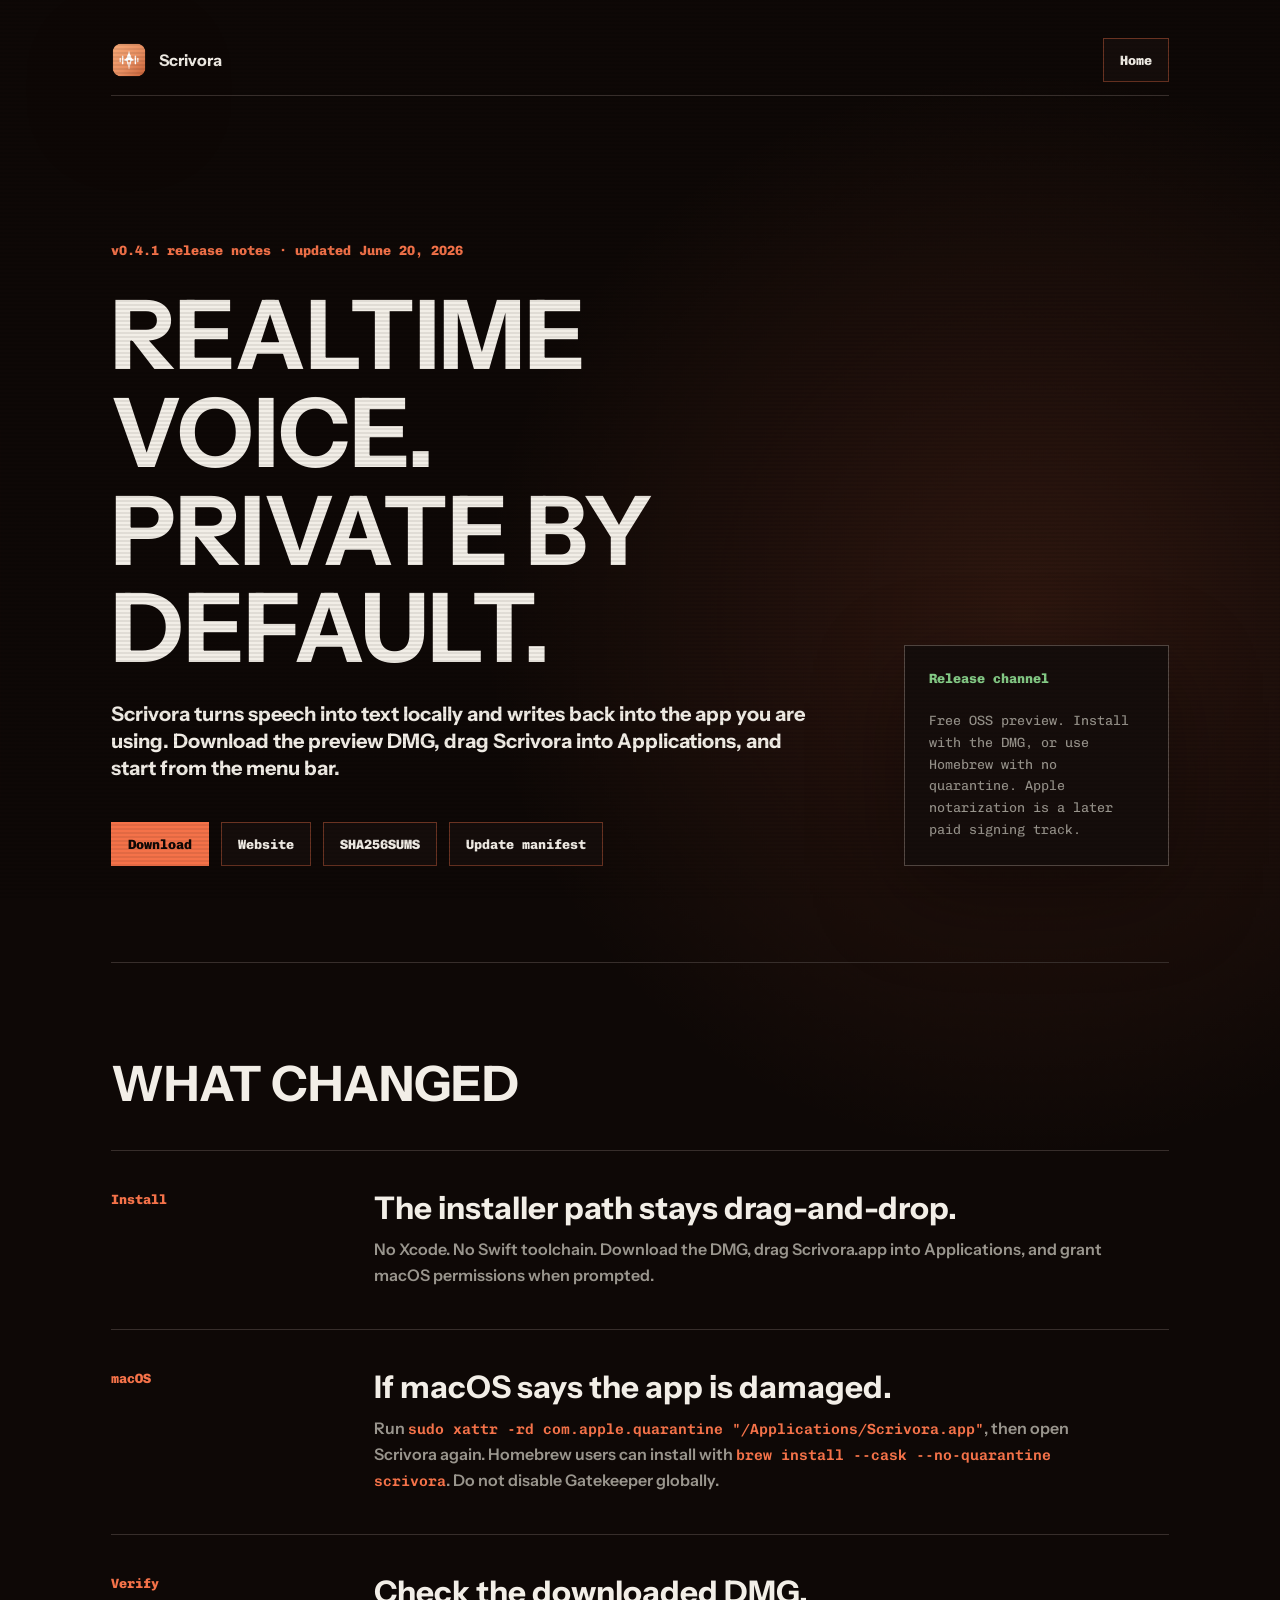
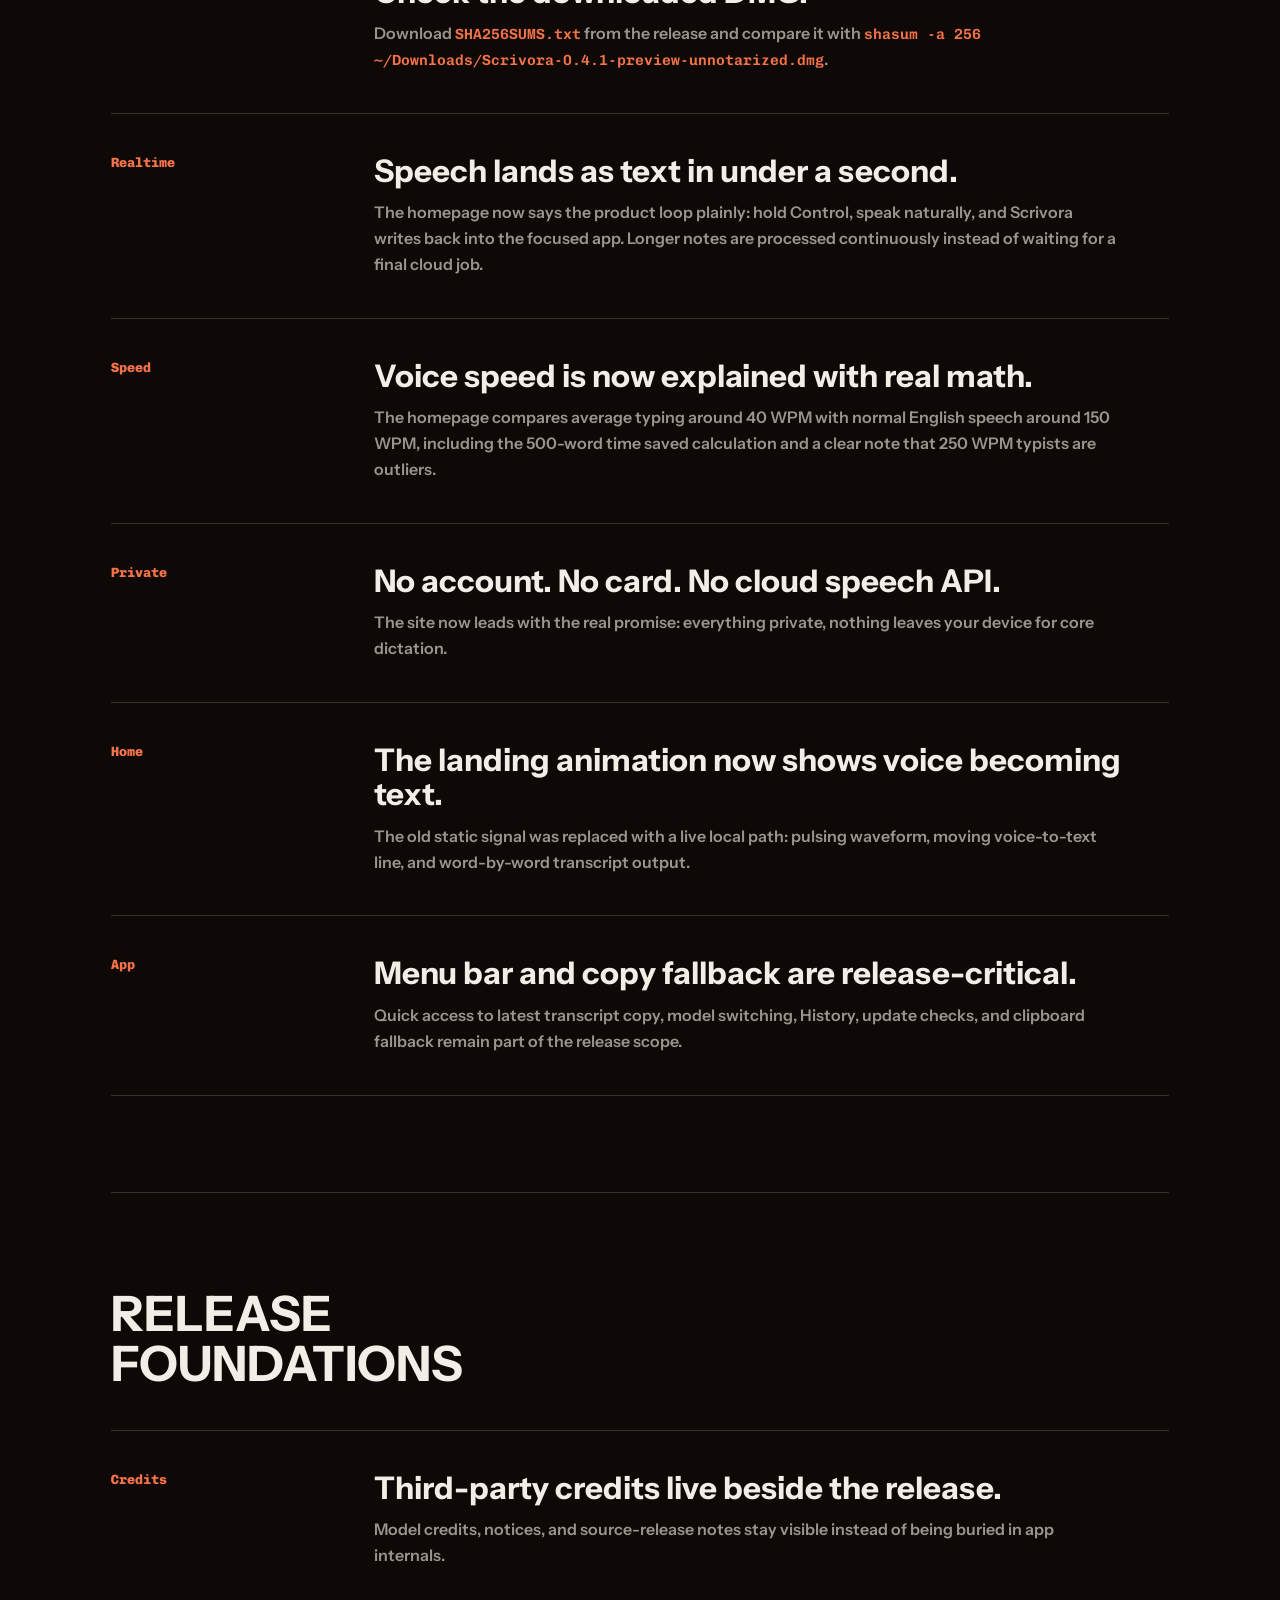
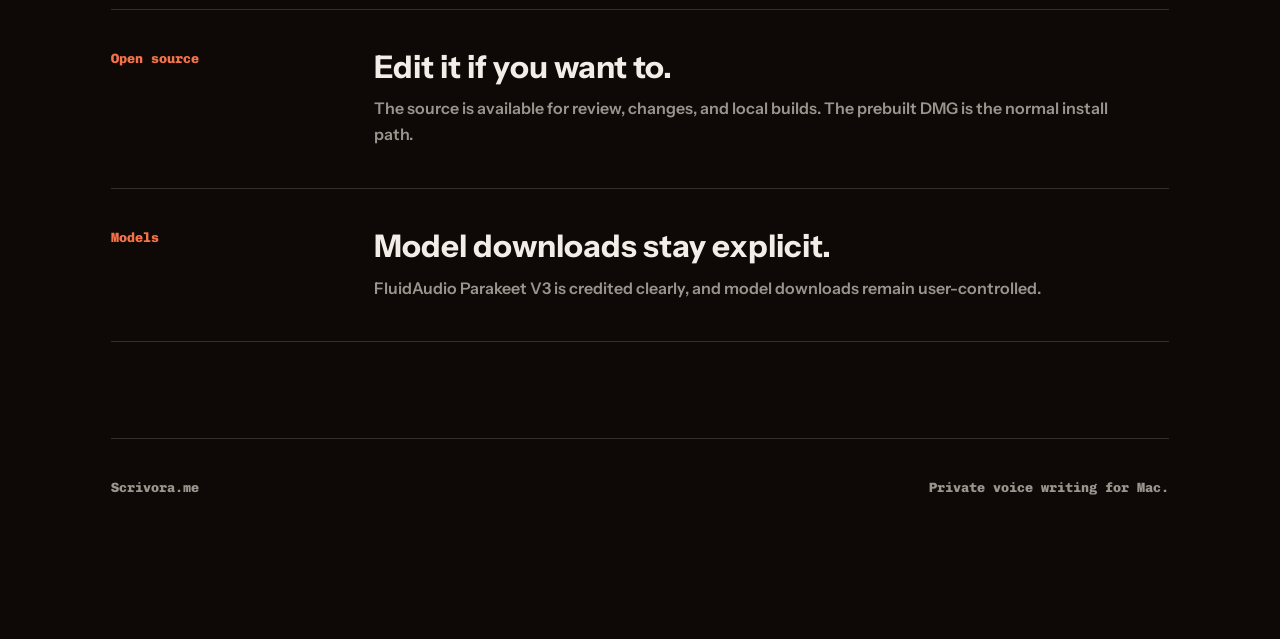
==== commit a61dd62d: "docs: clarify free mac install path" ====
--- a/releases/v0.4.1.html
+++ b/releases/v0.4.1.html
@@ -370,7 +370,7 @@
 
       <aside class="release-card" aria-label="Release channel">
         <strong>Release channel</strong>
-        <p>Free preview DMG. Not Apple notarized. If macOS blocks it, remove quarantine from Scrivora.app after installation.</p>
+        <p>Free OSS preview. Install with the DMG, or use Homebrew with no quarantine. Apple notarization is a later paid signing track.</p>
       </aside>
     </section>
 
@@ -388,7 +388,7 @@
           <strong>macOS</strong>
           <div>
             <h3>If macOS says the app is damaged.</h3>
-            <p>Run <code>sudo xattr -rd com.apple.quarantine "/Applications/Scrivora.app"</code>, then open Scrivora again. This removes quarantine from Scrivora only.</p>
+            <p>Run <code>sudo xattr -rd com.apple.quarantine "/Applications/Scrivora.app"</code>, then open Scrivora again. Homebrew users can install with <code>brew install --cask --no-quarantine scrivora</code>. Do not disable Gatekeeper globally.</p>
           </div>
         </article>
         <article class="note-item">
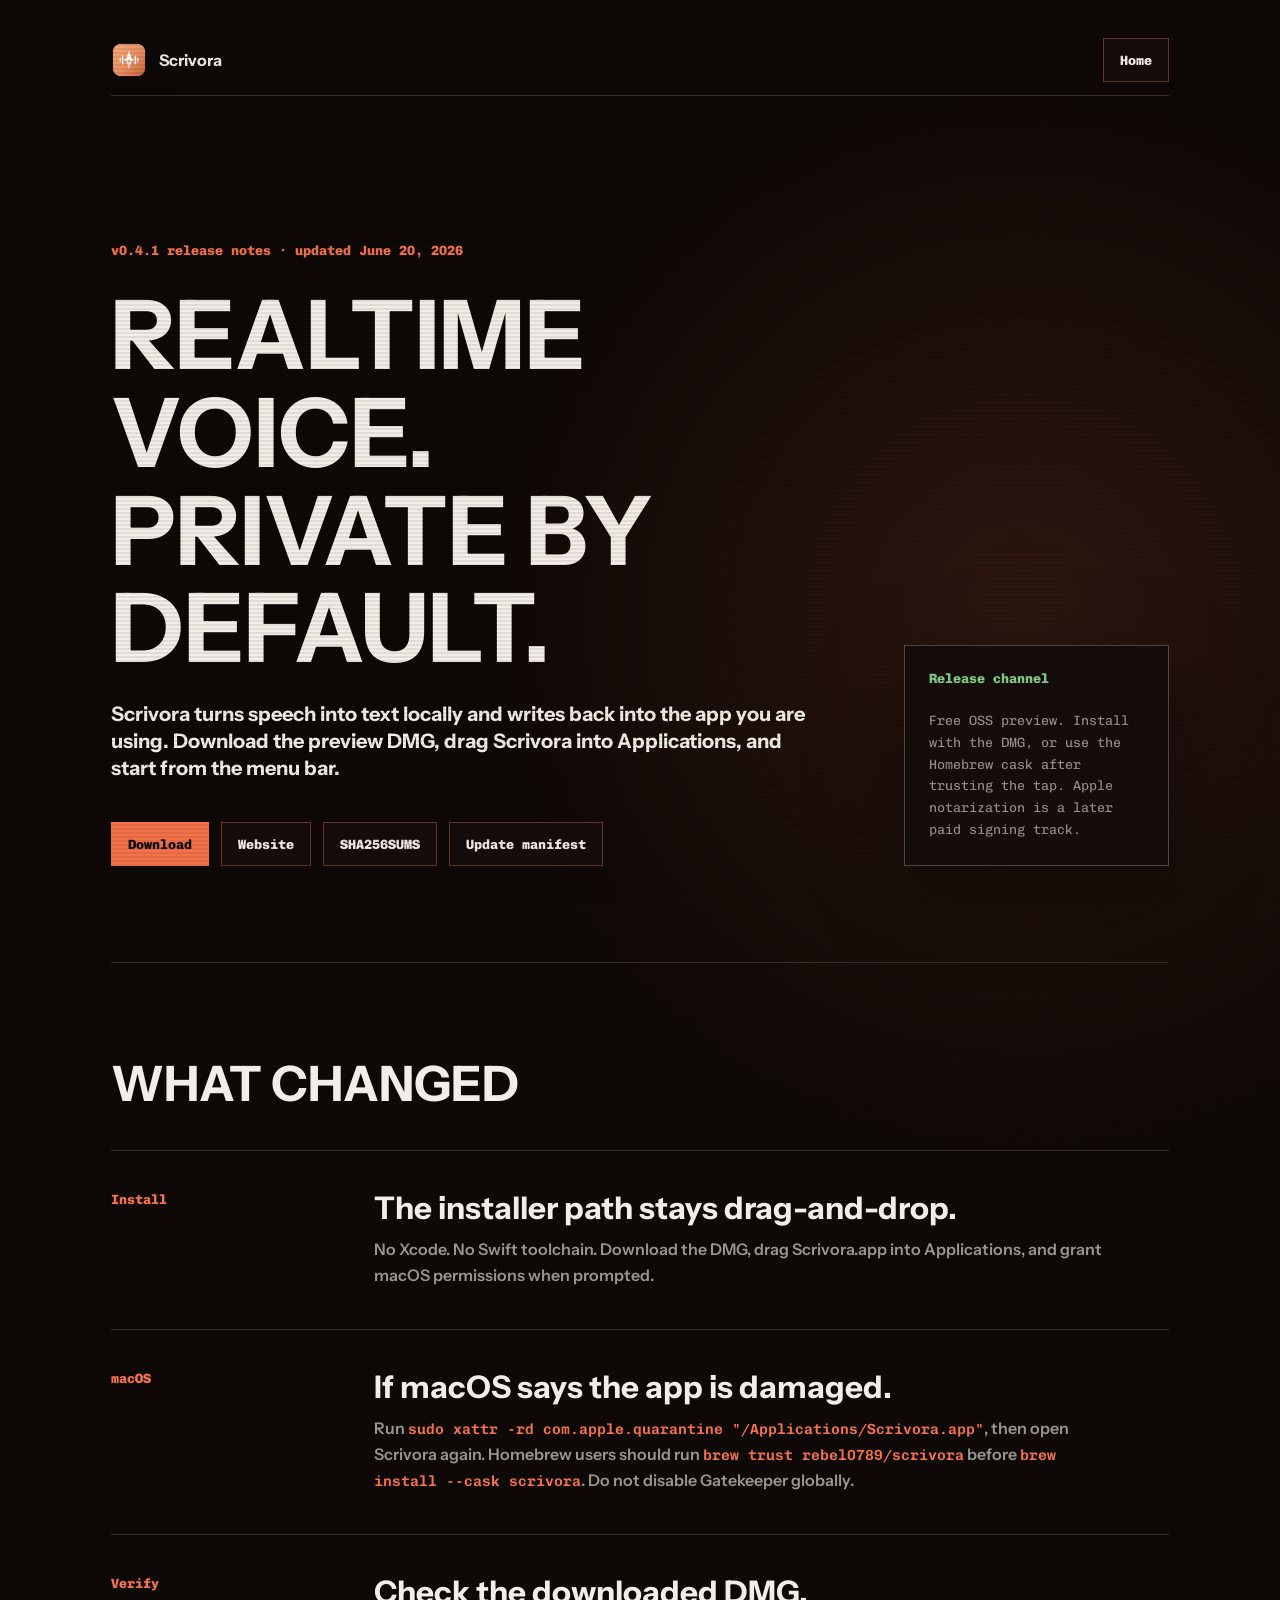
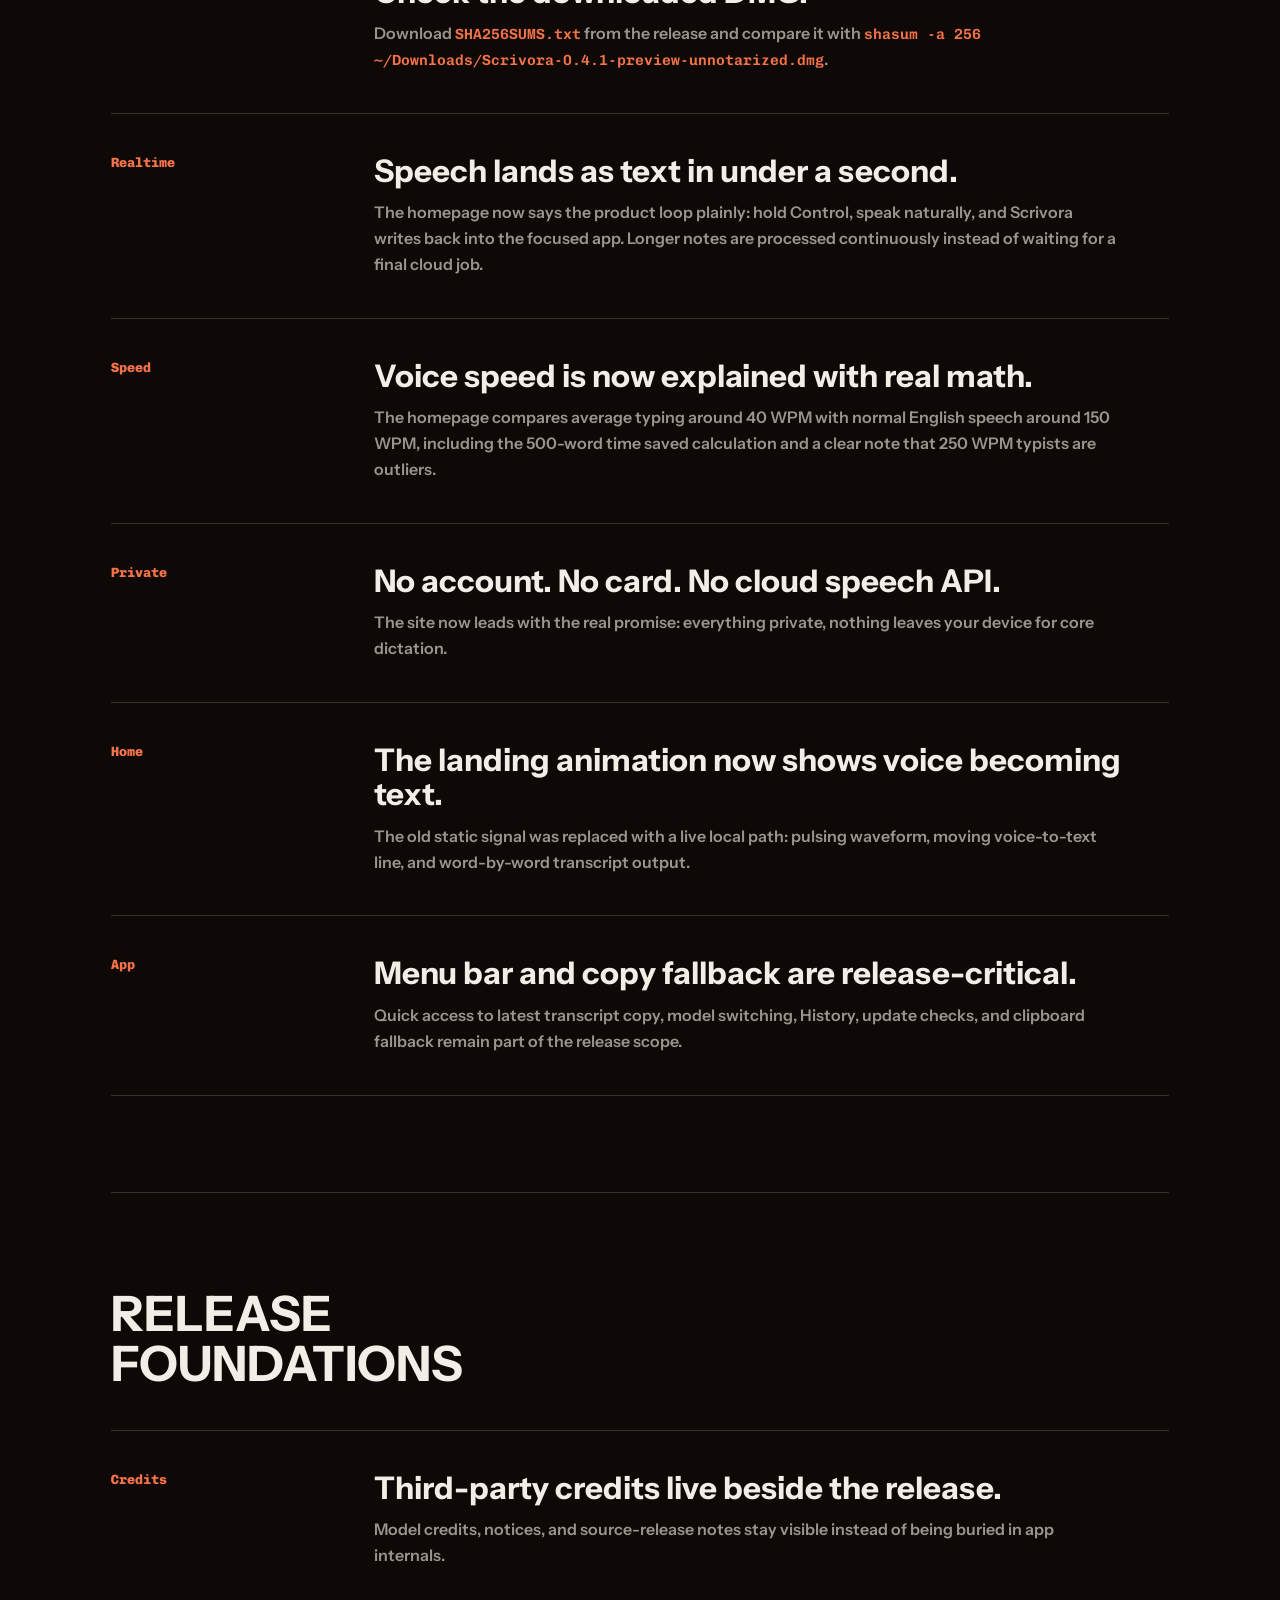
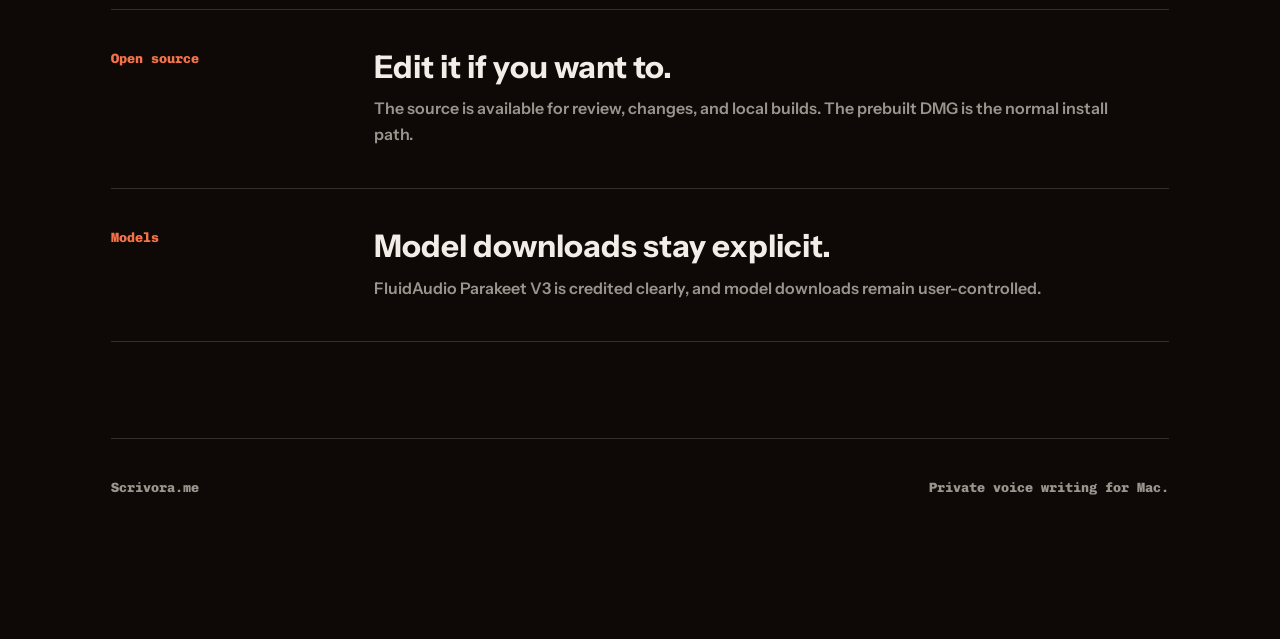
==== commit a298eef0: "docs: fix homebrew quarantine install path" ====
--- a/releases/v0.4.1.html
+++ b/releases/v0.4.1.html
@@ -370,7 +370,7 @@
 
       <aside class="release-card" aria-label="Release channel">
         <strong>Release channel</strong>
-        <p>Free OSS preview. Install with the DMG, or use Homebrew with no quarantine. Apple notarization is a later paid signing track.</p>
+        <p>Free OSS preview. Install with the DMG, or use the Homebrew cask after trusting the tap. Apple notarization is a later paid signing track.</p>
       </aside>
     </section>
 
@@ -388,7 +388,7 @@
           <strong>macOS</strong>
           <div>
             <h3>If macOS says the app is damaged.</h3>
-            <p>Run <code>sudo xattr -rd com.apple.quarantine "/Applications/Scrivora.app"</code>, then open Scrivora again. Homebrew users can install with <code>brew install --cask --no-quarantine scrivora</code>. Do not disable Gatekeeper globally.</p>
+            <p>Run <code>sudo xattr -rd com.apple.quarantine "/Applications/Scrivora.app"</code>, then open Scrivora again. Homebrew users should run <code>brew trust rebel0789/scrivora</code> before <code>brew install --cask scrivora</code>. Do not disable Gatekeeper globally.</p>
           </div>
         </article>
         <article class="note-item">
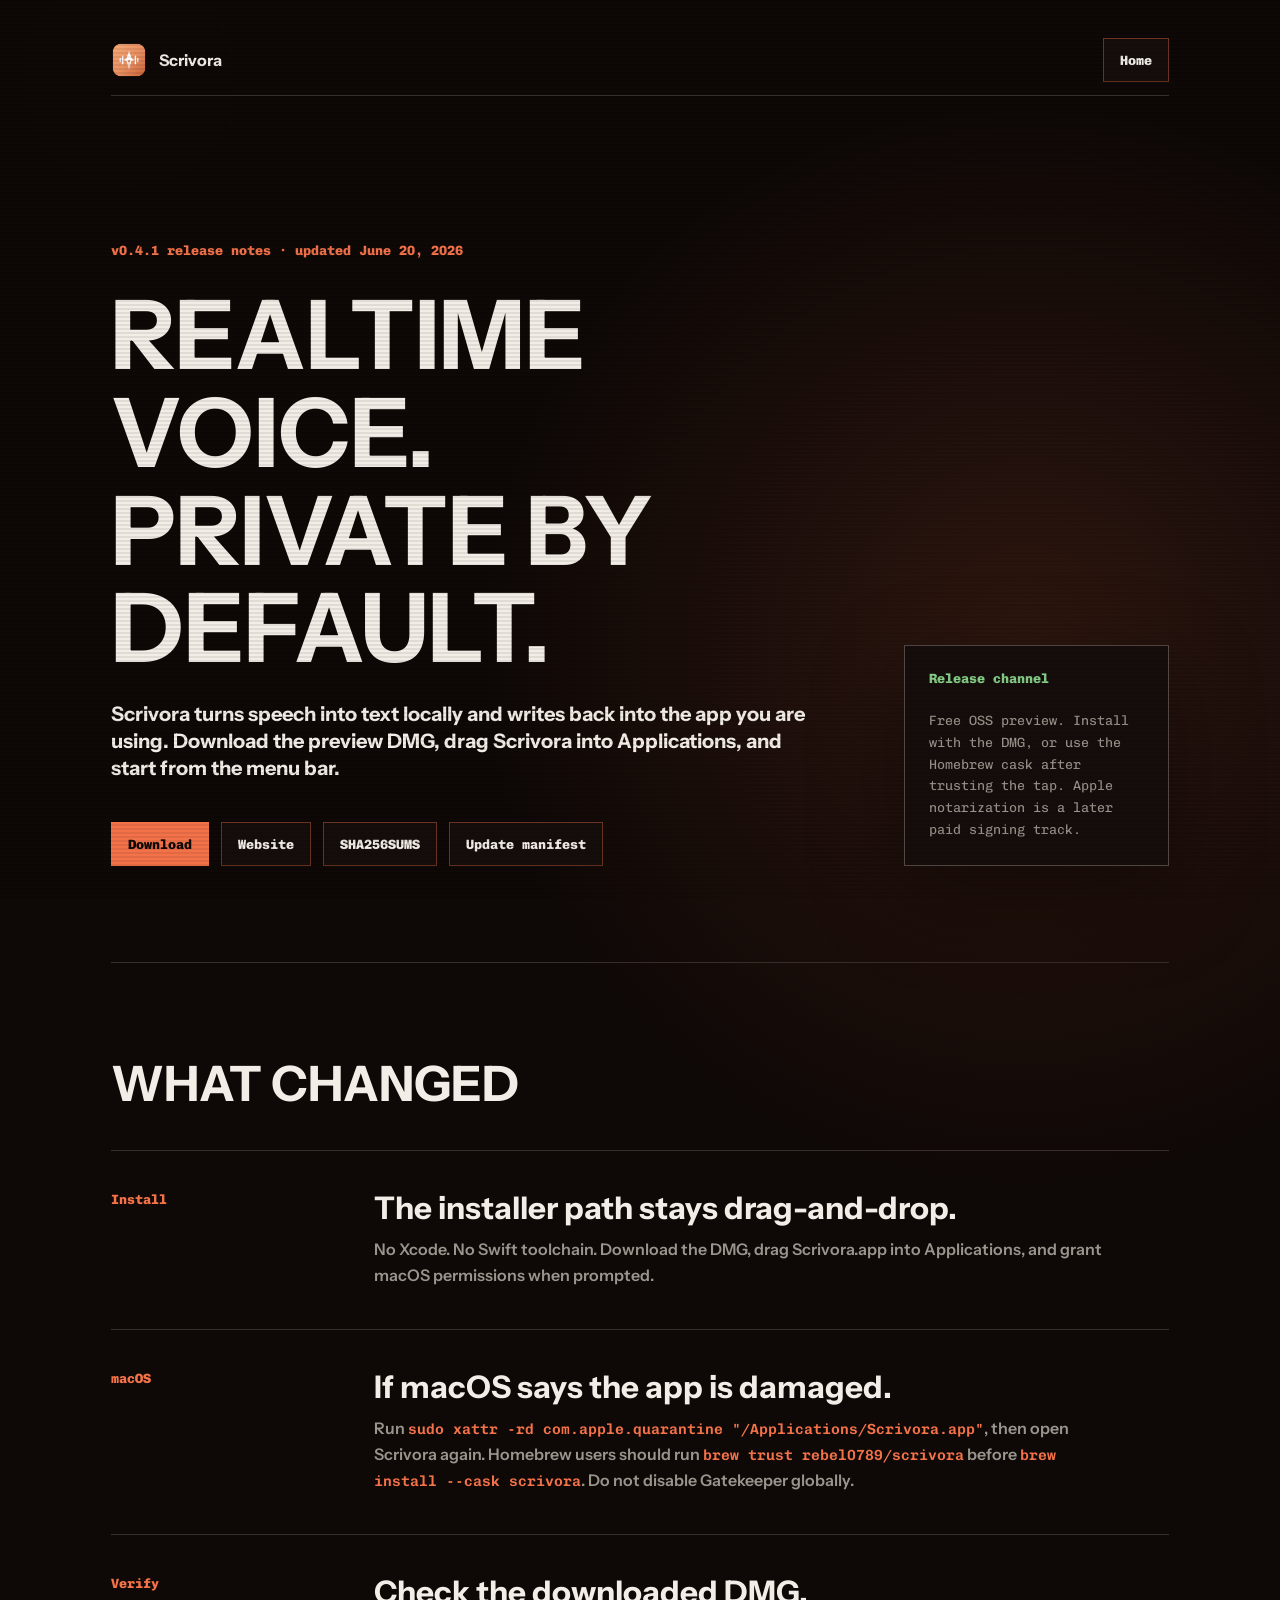
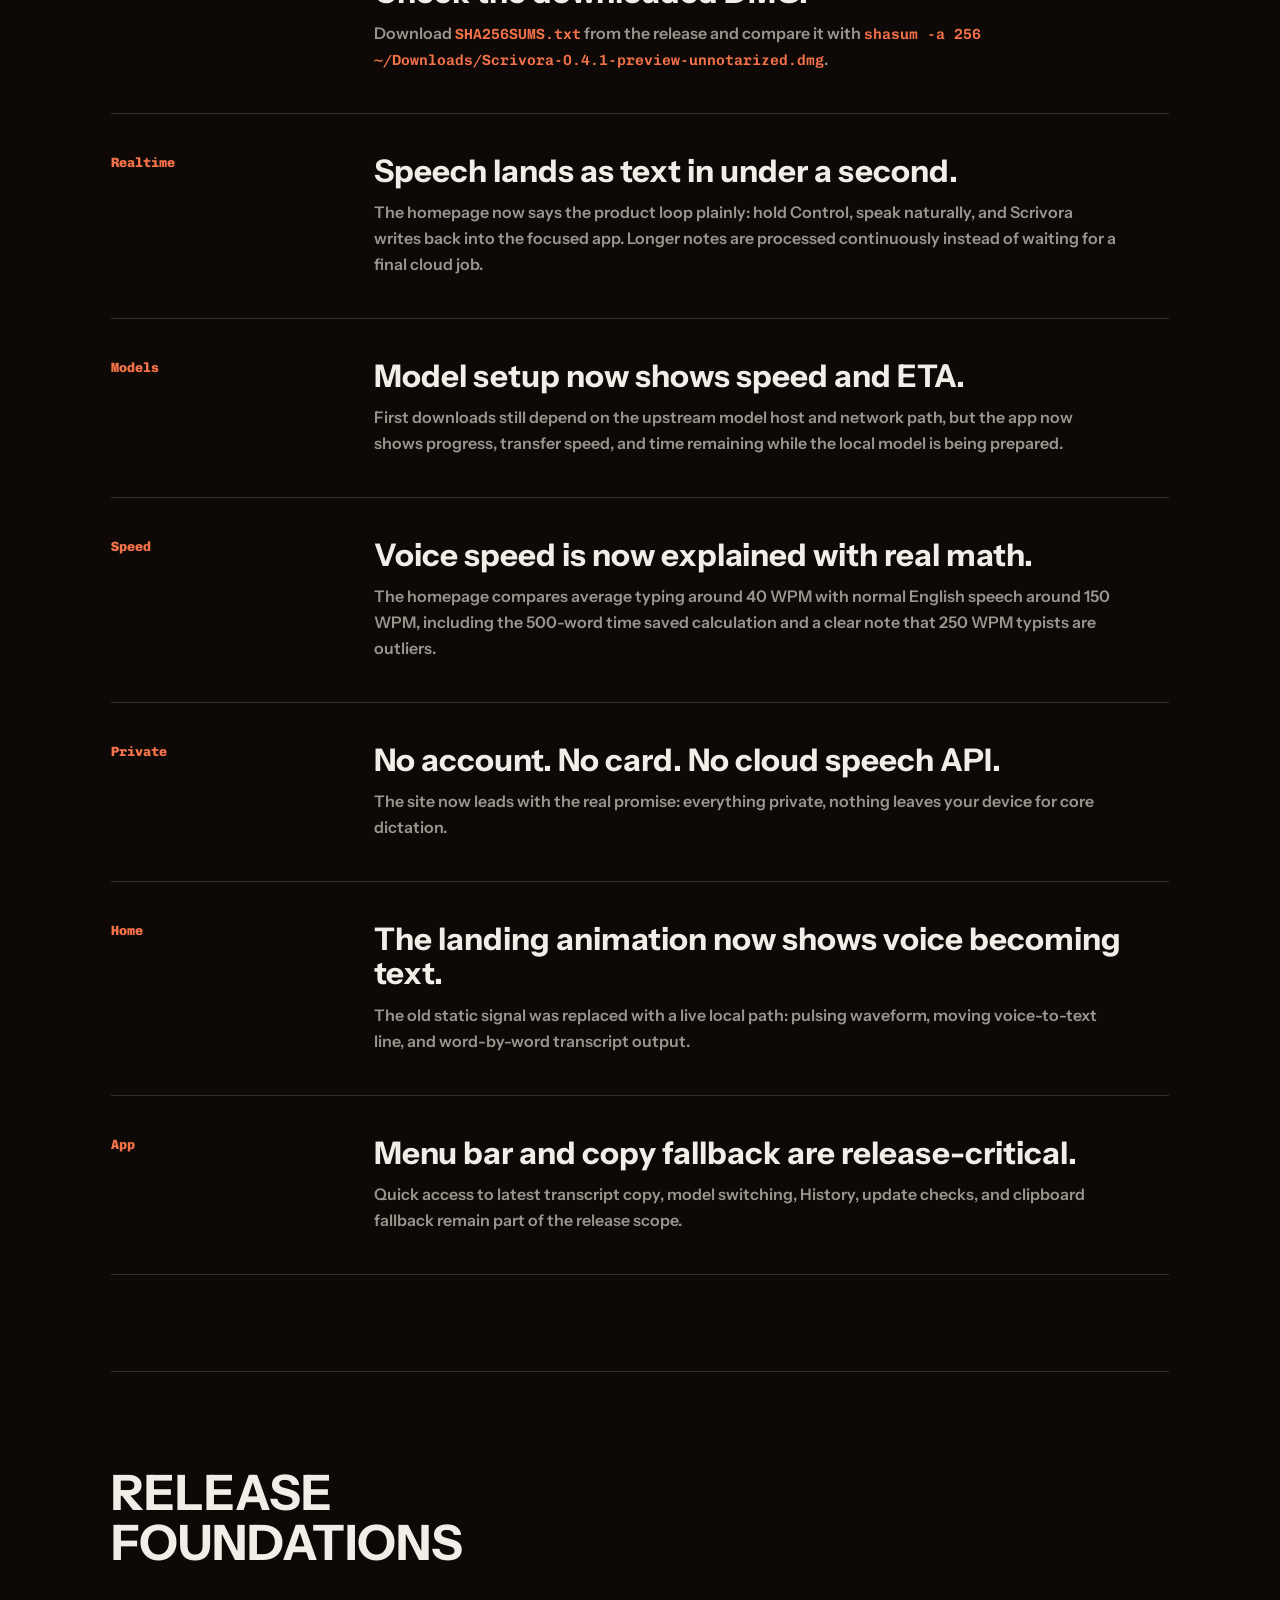
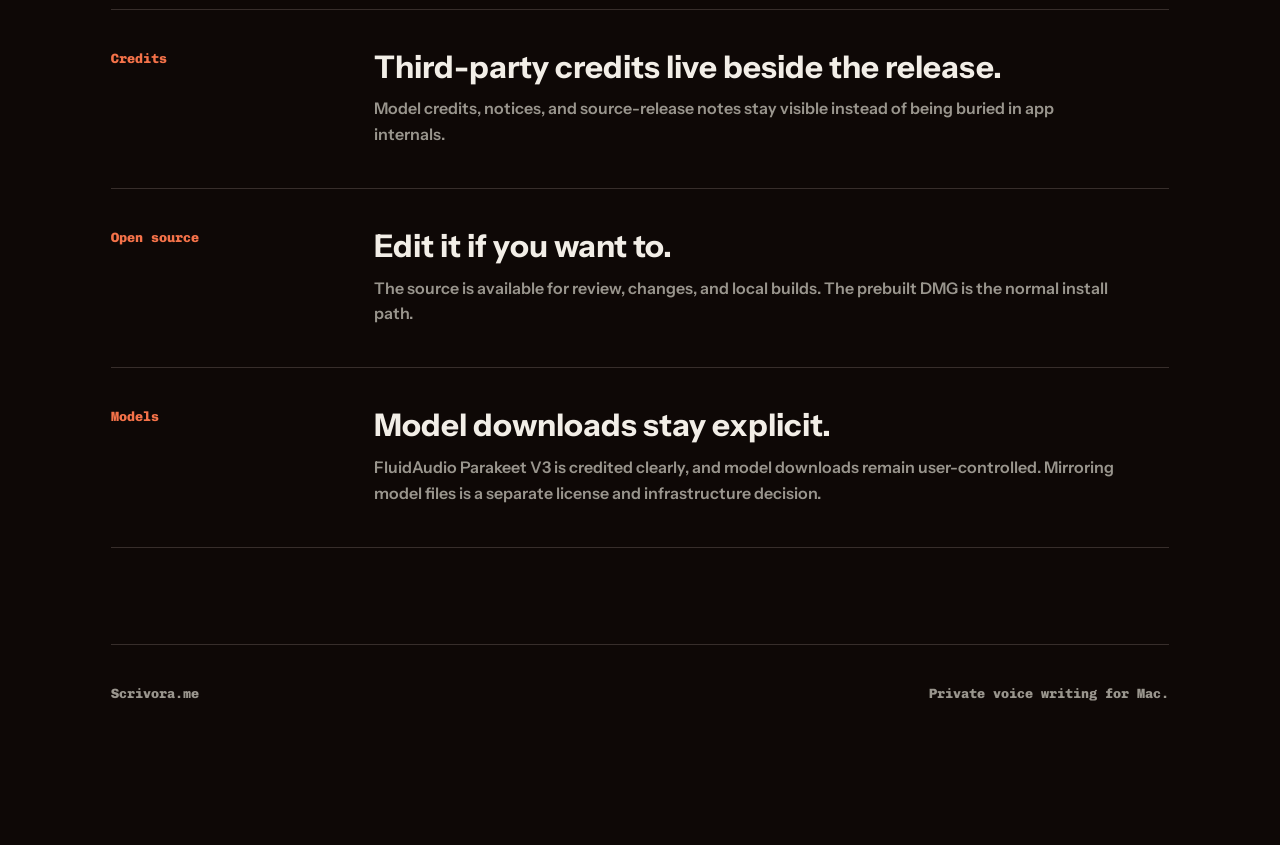
==== commit 121f6f21: "release: show model download speed" ====
--- a/releases/v0.4.1.html
+++ b/releases/v0.4.1.html
@@ -406,6 +406,13 @@
           </div>
         </article>
         <article class="note-item">
+          <strong>Models</strong>
+          <div>
+            <h3>Model setup now shows speed and ETA.</h3>
+            <p>First downloads still depend on the upstream model host and network path, but the app now shows progress, transfer speed, and time remaining while the local model is being prepared.</p>
+          </div>
+        </article>
+        <article class="note-item">
           <strong>Speed</strong>
           <div>
             <h3>Voice speed is now explained with real math.</h3>
@@ -457,7 +464,7 @@
           <strong>Models</strong>
           <div>
             <h3>Model downloads stay explicit.</h3>
-            <p>FluidAudio Parakeet V3 is credited clearly, and model downloads remain user-controlled.</p>
+            <p>FluidAudio Parakeet V3 is credited clearly, and model downloads remain user-controlled. Mirroring model files is a separate license and infrastructure decision.</p>
           </div>
         </article>
       </div>
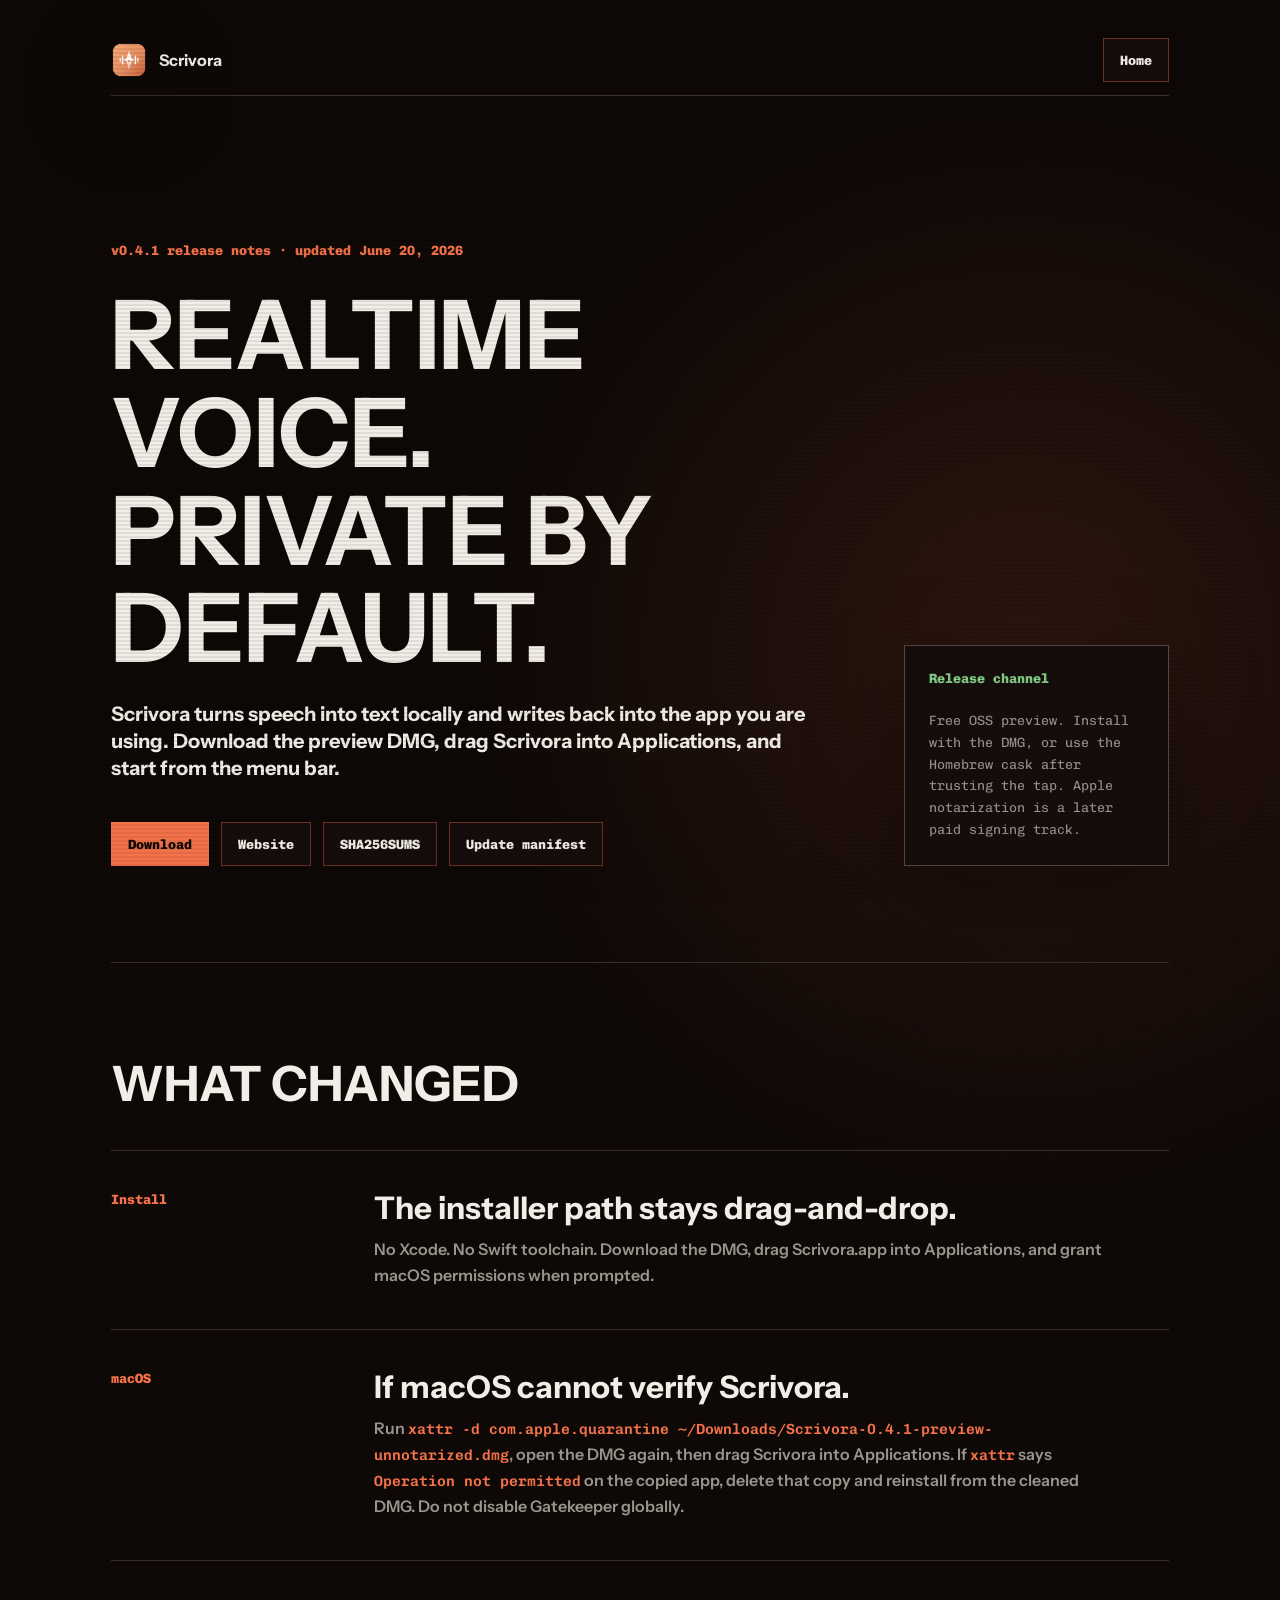
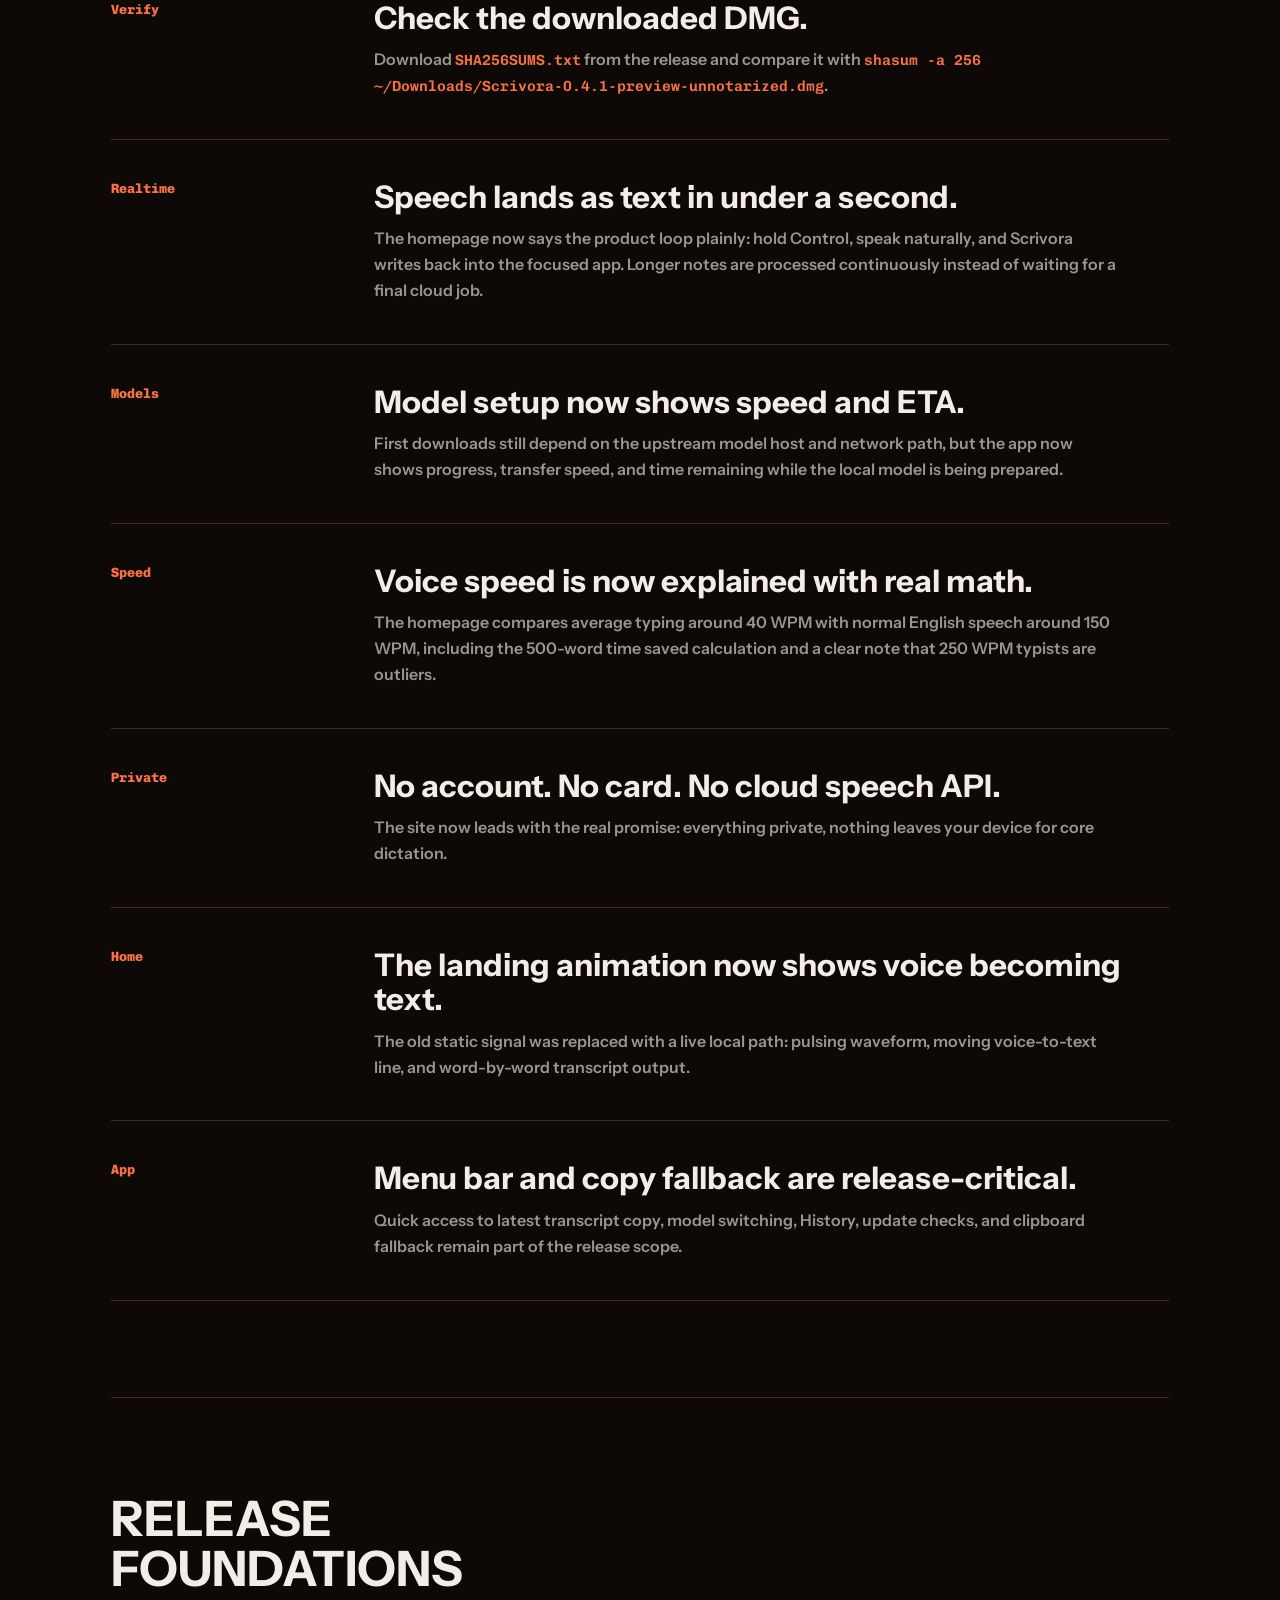
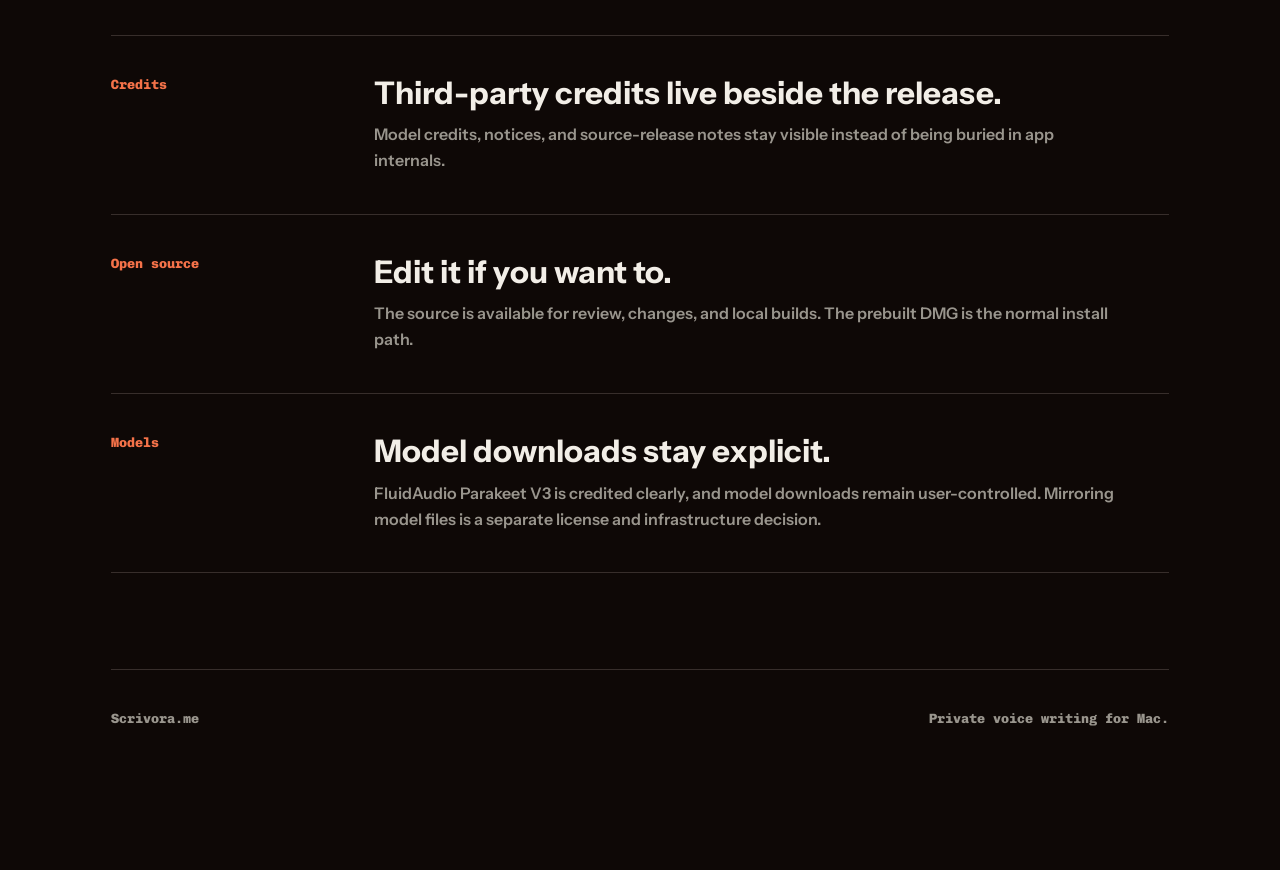
==== commit a3c3e73d: "docs: fix mac quarantine install path" ====
--- a/releases/v0.4.1.html
+++ b/releases/v0.4.1.html
@@ -387,8 +387,8 @@
         <article class="note-item">
           <strong>macOS</strong>
           <div>
-            <h3>If macOS says the app is damaged.</h3>
-            <p>Run <code>sudo xattr -rd com.apple.quarantine "/Applications/Scrivora.app"</code>, then open Scrivora again. Homebrew users should run <code>brew trust rebel0789/scrivora</code> before <code>brew install --cask scrivora</code>. Do not disable Gatekeeper globally.</p>
+            <h3>If macOS cannot verify Scrivora.</h3>
+            <p>Run <code>xattr -d com.apple.quarantine ~/Downloads/Scrivora-0.4.1-preview-unnotarized.dmg</code>, open the DMG again, then drag Scrivora into Applications. If <code>xattr</code> says <code>Operation not permitted</code> on the copied app, delete that copy and reinstall from the cleaned DMG. Do not disable Gatekeeper globally.</p>
           </div>
         </article>
         <article class="note-item">
